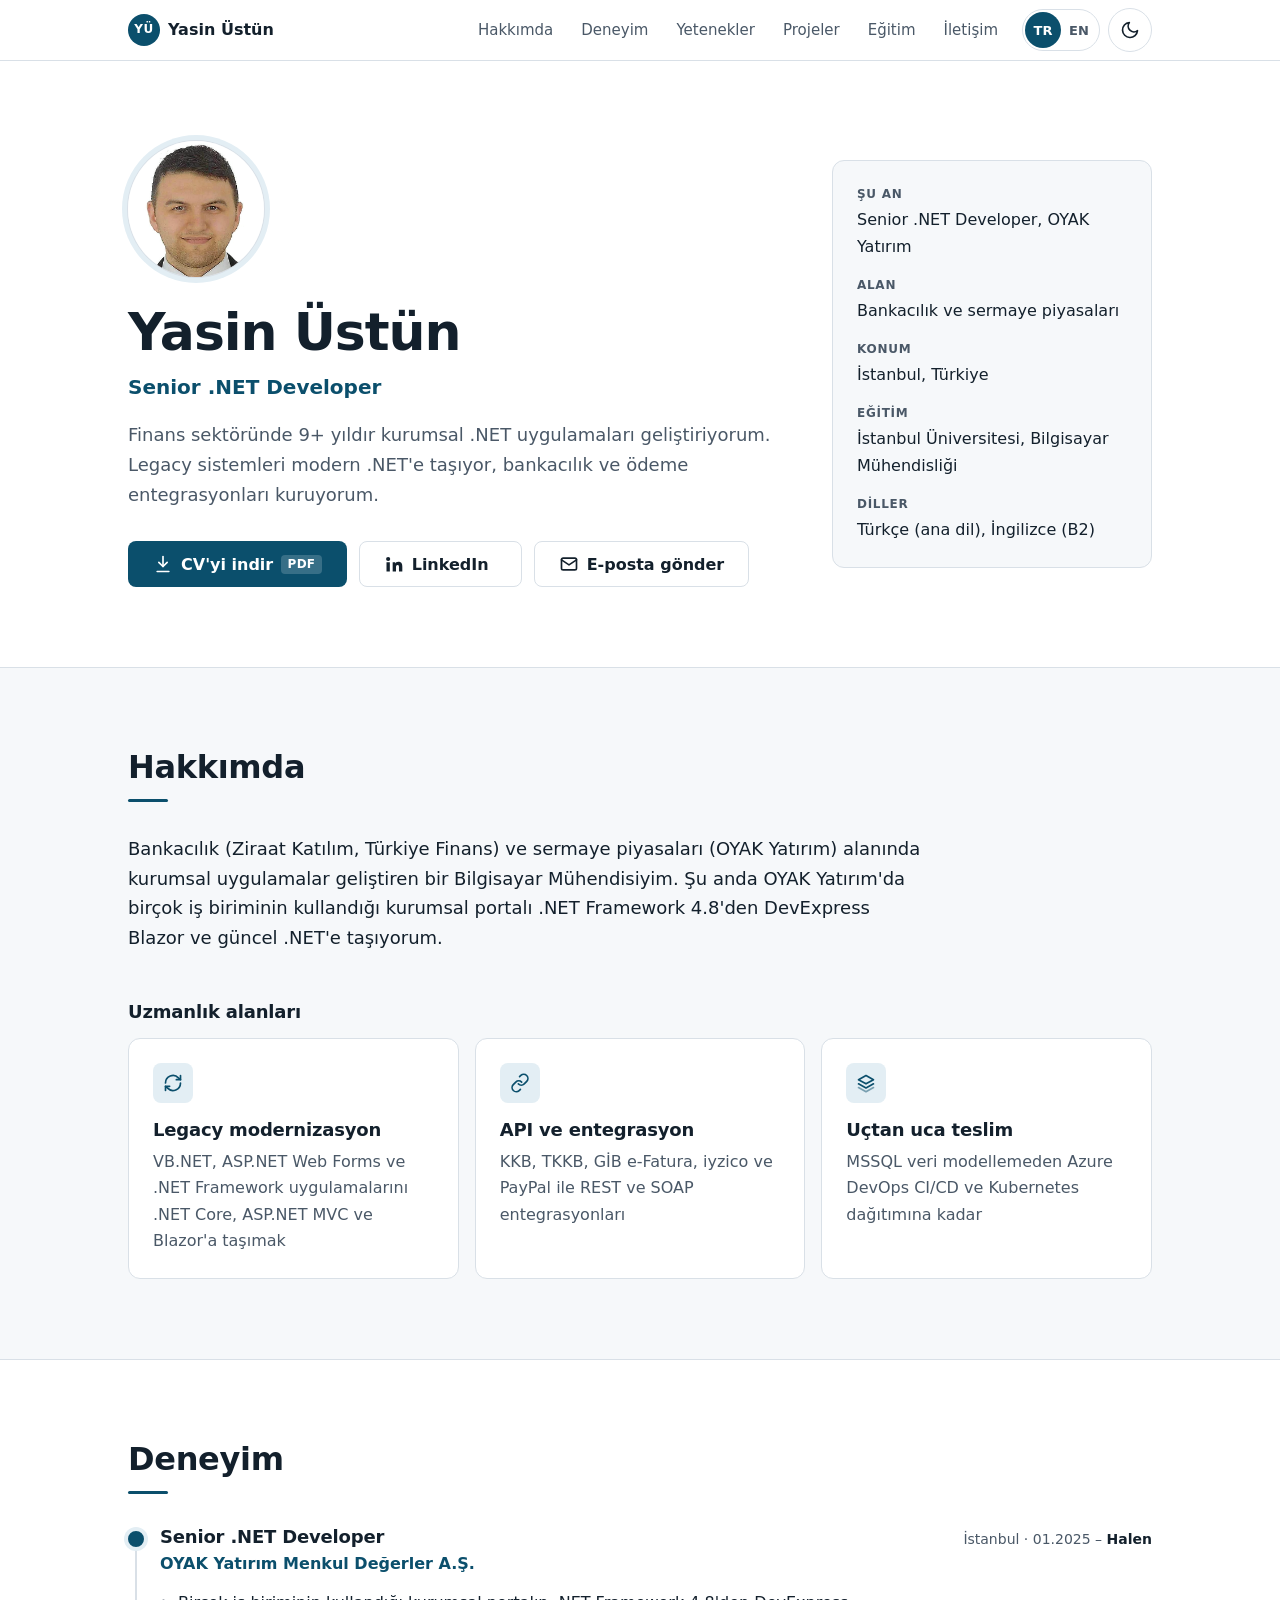
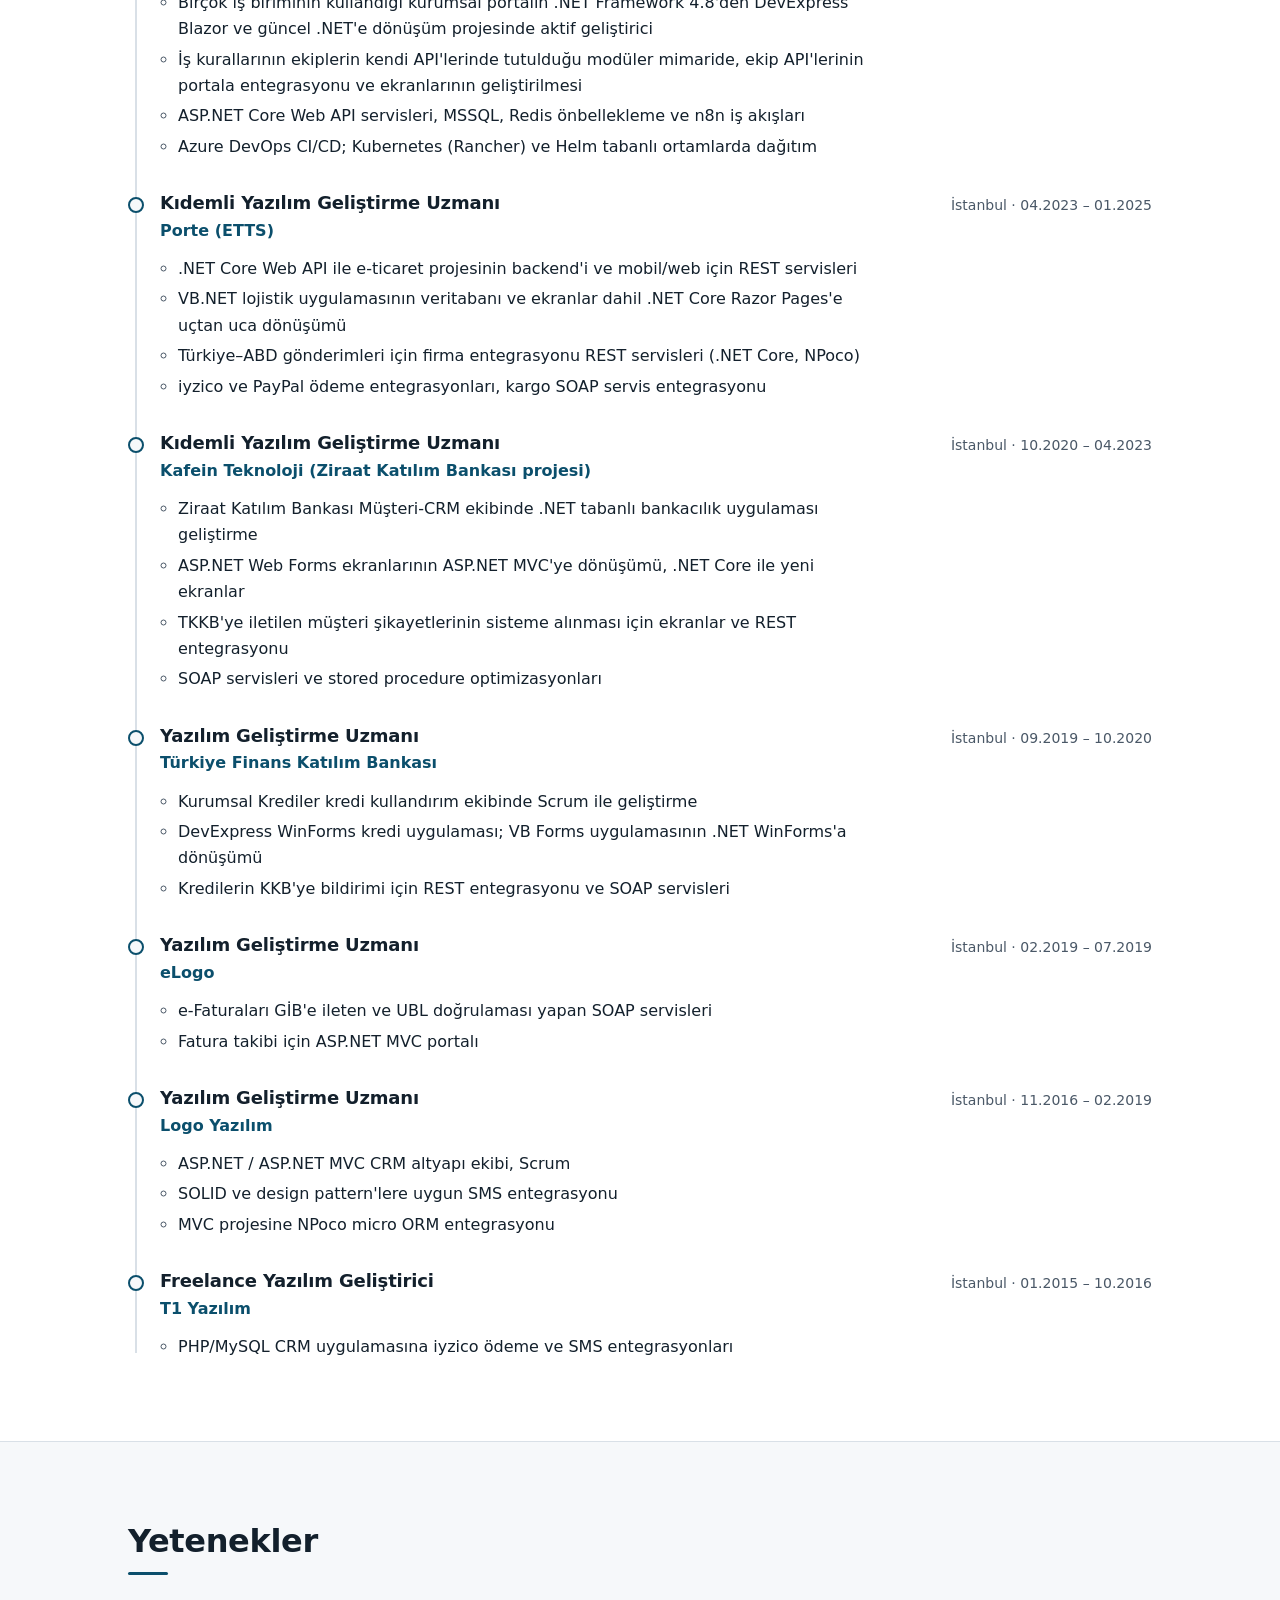
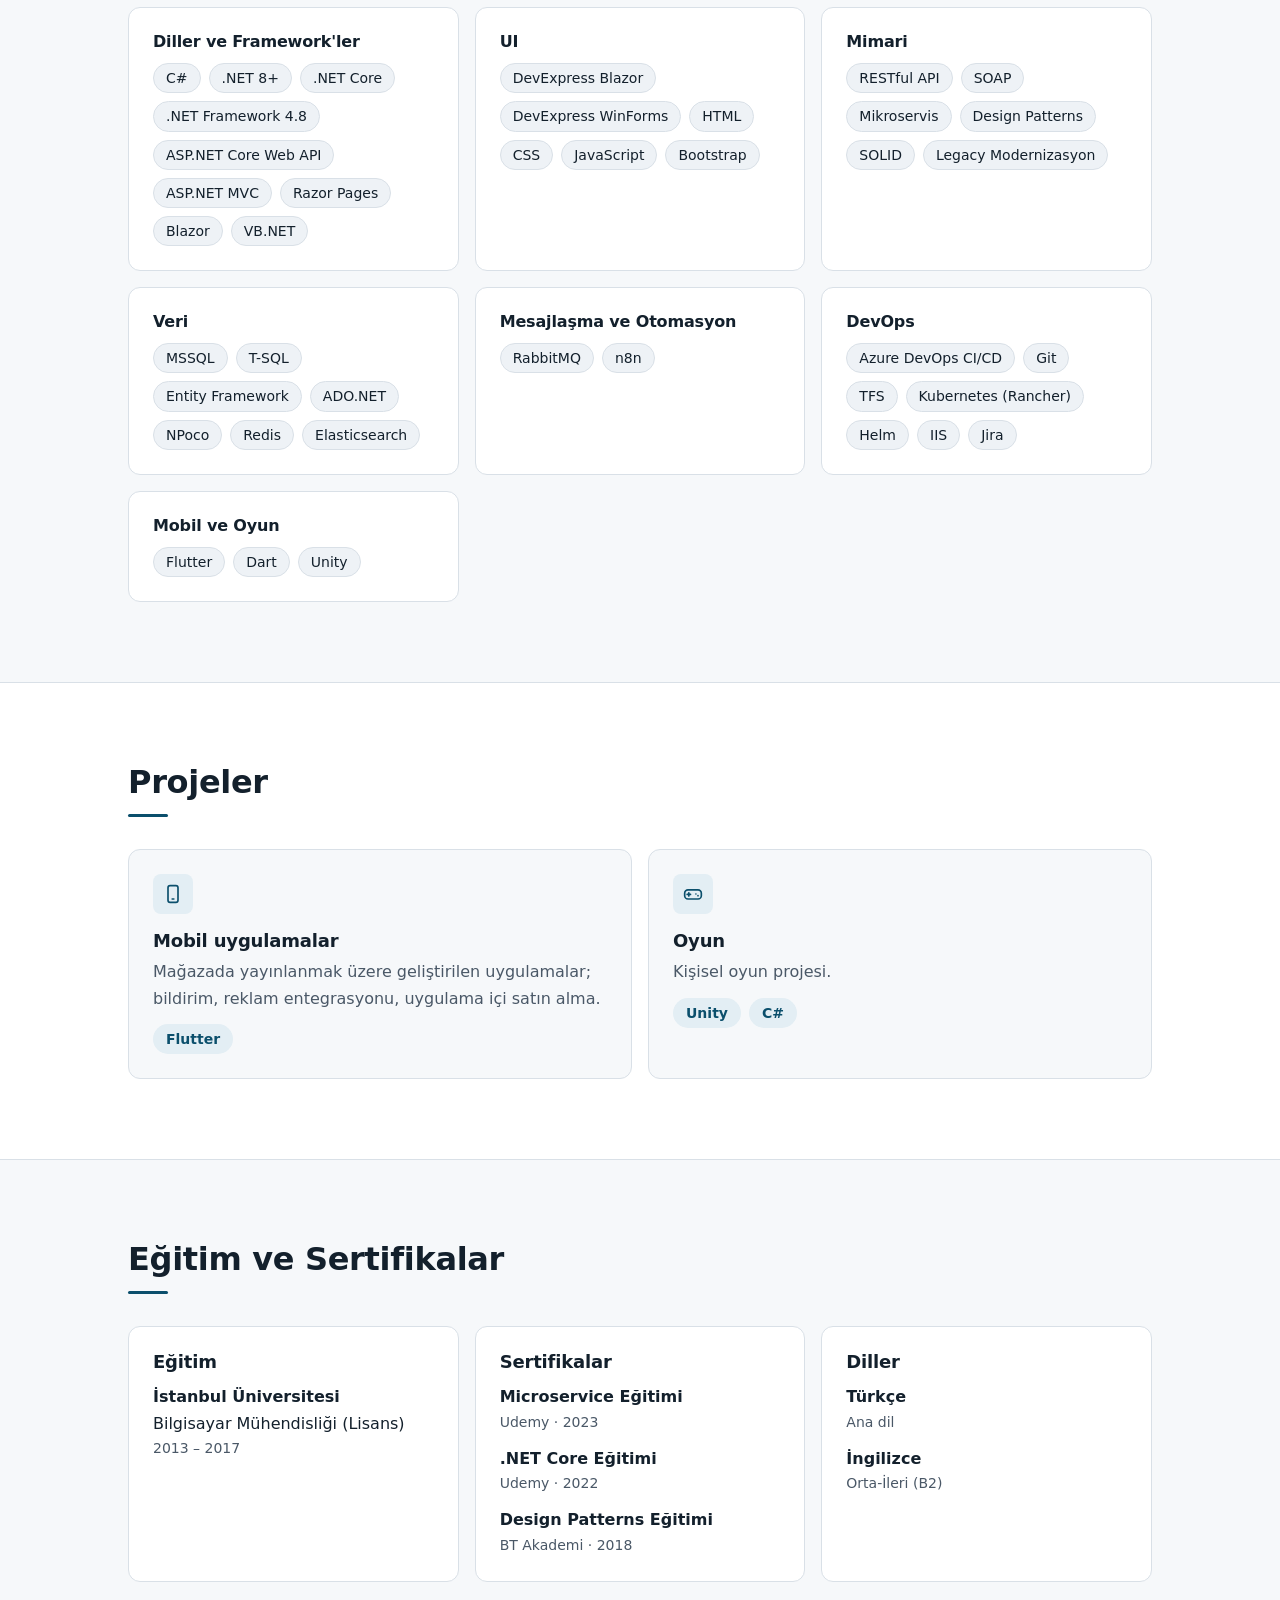
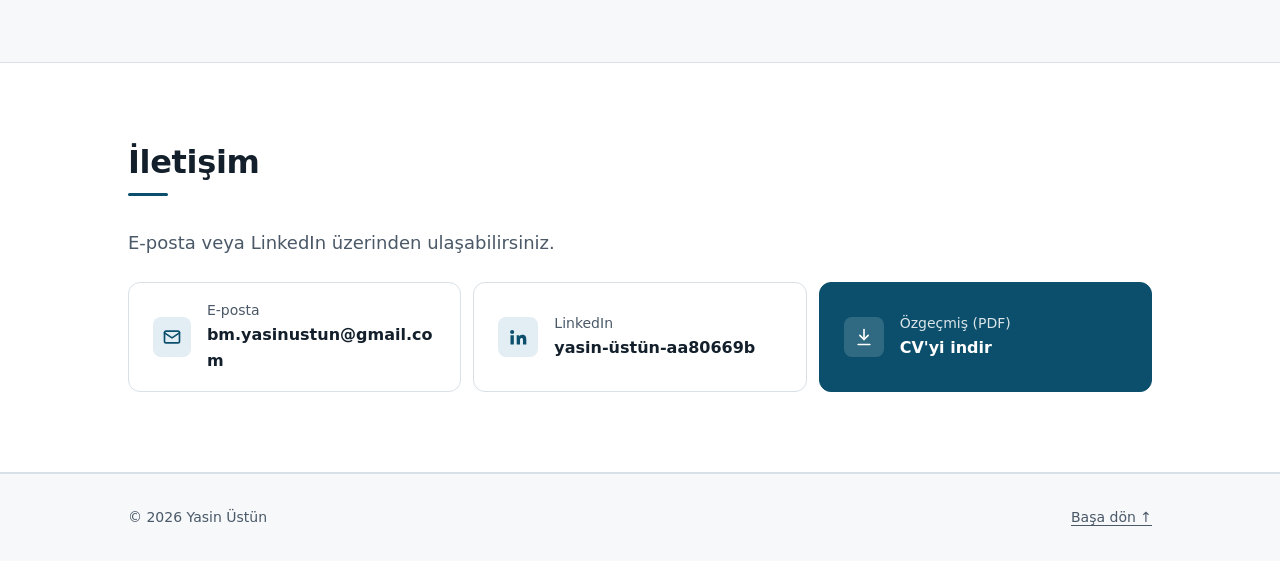
==== index.html @ 7d4d19da "Kişisel CV sitesi: TR/EN sayfalar, tema, SEO ve yayın paketi - index.html (TR) ve en/index.html (EN)" ====
<!DOCTYPE html>
<html lang="tr" class="no-js">
<head>
  <meta charset="utf-8">
  <meta name="viewport" content="width=device-width, initial-scale=1">
  <title>Yasin Üstün — Senior .NET Developer</title>
  <meta name="description" content="Finans sektöründe 9+ yıldır kurumsal .NET uygulamaları geliştiren Senior .NET Developer. Legacy modernizasyon, bankacılık ve ödeme entegrasyonları.">
  <meta name="author" content="Yasin Üstün">
  <link rel="canonical" href="https://yasinustun.ustunsoft.com/">
  <link rel="alternate" hreflang="tr" href="https://yasinustun.ustunsoft.com/">
  <link rel="alternate" hreflang="en" href="https://yasinustun.ustunsoft.com/en/">
  <link rel="alternate" hreflang="x-default" href="https://yasinustun.ustunsoft.com/">

  <meta name="theme-color" content="#ffffff" media="(prefers-color-scheme: light)">
  <meta name="theme-color" content="#13202d" media="(prefers-color-scheme: dark)">
  <link rel="icon" href="favicon.svg" type="image/svg+xml">
  <link rel="apple-touch-icon" href="apple-touch-icon.png">

  <meta property="og:type" content="profile">
  <meta property="og:site_name" content="Yasin Üstün">
  <meta property="og:locale" content="tr_TR">
  <meta property="og:locale:alternate" content="en_US">
  <meta property="og:url" content="https://yasinustun.ustunsoft.com/">
  <meta property="og:title" content="Yasin Üstün — Senior .NET Developer">
  <meta property="og:description" content="Finans sektöründe 9+ yıldır kurumsal .NET uygulamaları geliştiriyorum. Legacy sistemleri modern .NET'e taşıyor, bankacılık ve ödeme entegrasyonları kuruyorum.">
  <meta property="og:image" content="https://yasinustun.ustunsoft.com/assets/img/og-image.png">
  <meta property="og:image:width" content="1200">
  <meta property="og:image:height" content="630">
  <meta property="og:image:alt" content="Yasin Üstün — Senior .NET Developer">
  <meta property="profile:first_name" content="Yasin">
  <meta property="profile:last_name" content="Üstün">
  <meta name="twitter:card" content="summary_large_image">
  <meta name="twitter:title" content="Yasin Üstün — Senior .NET Developer">
  <meta name="twitter:description" content="Finans sektöründe 9+ yıldır kurumsal .NET uygulamaları geliştiriyorum. Legacy sistemleri modern .NET'e taşıyor, bankacılık ve ödeme entegrasyonları kuruyorum.">
  <meta name="twitter:image" content="https://yasinustun.ustunsoft.com/assets/img/og-image.png">
  <meta name="twitter:image:alt" content="Yasin Üstün — Senior .NET Developer">

  <script type="application/ld+json">
  {
    "@context": "https://schema.org",
    "@type": "Person",
    "name": "Yasin Üstün",
    "jobTitle": "Senior .NET Developer",
    "email": "mailto:bm.yasinustun@gmail.com",
    "url": "https://yasinustun.ustunsoft.com/",
    "image": "https://yasinustun.ustunsoft.com/assets/img/profile.jpg",
    "sameAs": ["https://www.linkedin.com/in/yasin-%C3%BCst%C3%BCn-aa80669b/"],
    "address": { "@type": "PostalAddress", "addressLocality": "İstanbul", "addressCountry": "TR" },
    "worksFor": { "@type": "Organization", "name": "OYAK Yatırım Menkul Değerler A.Ş." },
    "alumniOf": { "@type": "CollegeOrUniversity", "name": "İstanbul Üniversitesi" },
    "knowsLanguage": ["tr", "en"],
    "knowsAbout": ["C#", ".NET", "ASP.NET Core", "Blazor", "MSSQL", "Legacy modernizasyon", "REST", "SOAP", "Azure DevOps", "Kubernetes"]
  }
  </script>

  <script>(function(d){d.className=d.className.replace("no-js","js");try{var t=localStorage.getItem("theme");if(t==="light"||t==="dark")d.setAttribute("data-theme",t)}catch(e){}})(document.documentElement);</script>
  <link rel="stylesheet" href="css/style.css">
  <script src="js/main.js" defer></script>
</head>
<body>
  <a class="skip-link" href="#main">İçeriğe geç</a>

  <header class="site-header">
    <div class="container header-inner">
      <a class="brand" href="#top">
        <span class="brand-mark" aria-hidden="true">YÜ</span>
        <span class="brand-name">Yasin Üstün</span>
      </a>

      <nav class="site-nav" id="site-nav" aria-label="Ana menü">
        <ul>
          <li><a href="#hakkimda">Hakkımda</a></li>
          <li><a href="#deneyim">Deneyim</a></li>
          <li><a href="#yetenekler">Yetenekler</a></li>
          <li><a href="#projeler">Projeler</a></li>
          <li><a href="#egitim">Eğitim</a></li>
          <li><a href="#iletisim">İletişim</a></li>
        </ul>
      </nav>

      <div class="header-actions">
        <div class="lang-switch">
          <span class="is-current" title="Türkçe">TR</span>
          <a href="en/" hreflang="en" lang="en" aria-label="EN – English version" title="English">EN</a>
        </div>
        <button class="icon-btn theme-toggle" type="button" aria-label="Koyu temaya geç" data-label-dark="Koyu temaya geç" data-label-light="Açık temaya geç">
          <svg class="icon-moon" width="20" height="20" viewBox="0 0 24 24" fill="none" stroke="currentColor" stroke-width="2" stroke-linecap="round" stroke-linejoin="round" aria-hidden="true" focusable="false"><path d="M21 12.8A9 9 0 1 1 11.2 3a7 7 0 0 0 9.8 9.8Z"/></svg>
          <svg class="icon-sun" width="20" height="20" viewBox="0 0 24 24" fill="none" stroke="currentColor" stroke-width="2" stroke-linecap="round" stroke-linejoin="round" aria-hidden="true" focusable="false"><circle cx="12" cy="12" r="4"/><path d="M12 2v2M12 20v2M4.93 4.93l1.41 1.41M17.66 17.66l1.41 1.41M2 12h2M20 12h2M4.93 19.07l1.41-1.41M17.66 6.34l1.41-1.41"/></svg>
        </button>
        <button class="icon-btn menu-toggle" type="button" aria-expanded="false" aria-controls="site-nav" aria-label="Menüyü aç" data-label-open="Menüyü aç" data-label-close="Menüyü kapat">
          <svg width="20" height="20" viewBox="0 0 24 24" fill="none" stroke="currentColor" stroke-width="2" stroke-linecap="round" aria-hidden="true" focusable="false"><path d="M4 7h16M4 12h16M4 17h16"/></svg>
        </button>
      </div>
    </div>
  </header>

  <main id="main">
    <!-- 1. Hero -->
    <section class="hero" id="top" aria-labelledby="hero-title">
      <div class="container hero-grid">
        <div class="hero-text">
          <picture class="avatar">
            <source srcset="assets/img/profile.webp" type="image/webp">
            <img src="assets/img/profile.jpg" width="480" height="480" alt="Yasin Üstün'ün portre fotoğrafı" fetchpriority="high">
          </picture>
          <h1 id="hero-title">Yasin Üstün</h1>
          <p class="hero-role">Senior .NET Developer</p>
          <p class="hero-lead">Finans sektöründe 9+ yıldır kurumsal .NET uygulamaları geliştiriyorum. Legacy sistemleri modern .NET'e taşıyor, bankacılık ve ödeme entegrasyonları kuruyorum.</p>

          <div class="hero-actions">
            <a class="btn btn-primary" href="assets/cv/Yasin_Ustun_CV_TR.pdf" download="Yasin_Ustun_CV_TR.pdf">
              <svg width="20" height="20" viewBox="0 0 24 24" fill="none" stroke="currentColor" stroke-width="2" stroke-linecap="round" stroke-linejoin="round" aria-hidden="true" focusable="false"><path d="M12 3v12"/><path d="m7 10 5 5 5-5"/><path d="M5 21h14"/></svg>
              CV'yi indir <span class="btn-meta">PDF</span>
            </a>
            <a class="btn btn-secondary" href="https://www.linkedin.com/in/yasin-%C3%BCst%C3%BCn-aa80669b/" target="_blank" rel="noopener">
              <svg width="20" height="20" viewBox="0 0 24 24" fill="currentColor" aria-hidden="true" focusable="false"><path d="M4.98 3.5a2.5 2.5 0 1 1 0 5 2.5 2.5 0 0 1 0-5ZM3 9.75h4V21H3V9.75Zm6.5 0h3.83v1.54h.06c.53-1 1.84-2.06 3.79-2.06 4.05 0 4.8 2.67 4.8 6.13V21h-4v-4.98c0-1.19-.02-2.72-1.66-2.72-1.66 0-1.91 1.3-1.91 2.64V21h-4V9.75Z"/></svg>
              LinkedIn<span class="sr-only"> (yeni sekmede açılır)</span>
            </a>
            <a class="btn btn-secondary" href="mailto:bm.yasinustun@gmail.com">
              <svg width="20" height="20" viewBox="0 0 24 24" fill="none" stroke="currentColor" stroke-width="2" stroke-linecap="round" stroke-linejoin="round" aria-hidden="true" focusable="false"><rect x="3" y="5" width="18" height="14" rx="2"/><path d="m3 7 9 6 9-6"/></svg>
              E-posta gönder
            </a>
          </div>
        </div>

        <aside class="hero-card" aria-label="Kısa bilgiler">
          <dl class="facts">
            <div>
              <dt>Şu an</dt>
              <dd>Senior .NET Developer, OYAK Yatırım</dd>
            </div>
            <div>
              <dt>Alan</dt>
              <dd>Bankacılık ve sermaye piyasaları</dd>
            </div>
            <div>
              <dt>Konum</dt>
              <dd>İstanbul, Türkiye</dd>
            </div>
            <div>
              <dt>Eğitim</dt>
              <dd>İstanbul Üniversitesi, Bilgisayar Mühendisliği</dd>
            </div>
            <div>
              <dt>Diller</dt>
              <dd>Türkçe (ana dil), İngilizce (B2)</dd>
            </div>
          </dl>
        </aside>
      </div>
    </section>

    <!-- 2. Hakkımda -->
    <section class="section" id="hakkimda" aria-labelledby="hakkimda-baslik">
      <div class="container">
        <h2 class="section-title" id="hakkimda-baslik">Hakkımda</h2>
        <p class="prose">Bankacılık (Ziraat Katılım, Türkiye Finans) ve sermaye piyasaları (OYAK Yatırım) alanında kurumsal uygulamalar geliştiren bir Bilgisayar Mühendisiyim. Şu anda OYAK Yatırım'da birçok iş biriminin kullandığı kurumsal portalı .NET Framework 4.8'den DevExpress Blazor ve güncel .NET'e taşıyorum.</p>

        <h3 class="sub-title">Uzmanlık alanları</h3>
        <ul class="cards cards-3">
          <li class="card">
            <span class="card-icon" aria-hidden="true"><svg width="20" height="20" viewBox="0 0 24 24" fill="none" stroke="currentColor" stroke-width="2" stroke-linecap="round" stroke-linejoin="round" focusable="false"><path d="M3 12a9 9 0 0 1 15.5-6.2L21 8"/><path d="M21 3v5h-5"/><path d="M21 12a9 9 0 0 1-15.5 6.2L3 16"/><path d="M3 21v-5h5"/></svg></span>
            <h4>Legacy modernizasyon</h4>
            <p>VB.NET, ASP.NET Web Forms ve .NET Framework uygulamalarını .NET Core, ASP.NET MVC ve Blazor'a taşımak</p>
          </li>
          <li class="card">
            <span class="card-icon" aria-hidden="true"><svg width="20" height="20" viewBox="0 0 24 24" fill="none" stroke="currentColor" stroke-width="2" stroke-linecap="round" stroke-linejoin="round" focusable="false"><path d="M10 13a5 5 0 0 0 7.07 0l3-3a5 5 0 0 0-7.07-7.07l-1.5 1.5"/><path d="M14 11a5 5 0 0 0-7.07 0l-3 3a5 5 0 0 0 7.07 7.07l1.5-1.5"/></svg></span>
            <h4>API ve entegrasyon</h4>
            <p>KKB, TKKB, GİB e-Fatura, iyzico ve PayPal ile REST ve SOAP entegrasyonları</p>
          </li>
          <li class="card">
            <span class="card-icon" aria-hidden="true"><svg width="20" height="20" viewBox="0 0 24 24" fill="none" stroke="currentColor" stroke-width="2" stroke-linecap="round" stroke-linejoin="round" focusable="false"><path d="m12 3 9 5-9 5-9-5 9-5Z"/><path d="m3 13 9 5 9-5"/><path d="m3 17.5 9 5 9-5" opacity=".5"/></svg></span>
            <h4>Uçtan uca teslim</h4>
            <p>MSSQL veri modellemeden Azure DevOps CI/CD ve Kubernetes dağıtımına kadar</p>
          </li>
        </ul>
      </div>
    </section>

    <!-- 3. Deneyim -->
    <section class="section section--alt" id="deneyim" aria-labelledby="deneyim-baslik">
      <div class="container">
        <h2 class="section-title" id="deneyim-baslik">Deneyim</h2>
        <ol class="timeline">
          <li class="timeline-item is-current">
            <article>
              <div class="job-head">
                <h3 class="job-title">Senior .NET Developer</h3>
                <p class="job-company">OYAK Yatırım Menkul Değerler A.Ş.</p>
                <p class="job-meta">İstanbul · <time datetime="2025-01">01.2025</time> – <span class="job-now">Halen</span></p>
              </div>
              <ul class="job-points">
                <li>Birçok iş biriminin kullandığı kurumsal portalın .NET Framework 4.8'den DevExpress Blazor ve güncel .NET'e dönüşüm projesinde aktif geliştirici</li>
                <li>İş kurallarının ekiplerin kendi API'lerinde tutulduğu modüler mimaride, ekip API'lerinin portala entegrasyonu ve ekranlarının geliştirilmesi</li>
                <li>ASP.NET Core Web API servisleri, MSSQL, Redis önbellekleme ve n8n iş akışları</li>
                <li>Azure DevOps CI/CD; Kubernetes (Rancher) ve Helm tabanlı ortamlarda dağıtım</li>
              </ul>
            </article>
          </li>
          <li class="timeline-item">
            <article>
              <div class="job-head">
                <h3 class="job-title">Kıdemli Yazılım Geliştirme Uzmanı</h3>
                <p class="job-company">Porte (ETTS)</p>
                <p class="job-meta">İstanbul · <time datetime="2023-04">04.2023</time> – <time datetime="2025-01">01.2025</time></p>
              </div>
              <ul class="job-points">
                <li>.NET Core Web API ile e-ticaret projesinin backend'i ve mobil/web için REST servisleri</li>
                <li>VB.NET lojistik uygulamasının veritabanı ve ekranlar dahil .NET Core Razor Pages'e uçtan uca dönüşümü</li>
                <li>Türkiye–ABD gönderimleri için firma entegrasyonu REST servisleri (.NET Core, NPoco)</li>
                <li>iyzico ve PayPal ödeme entegrasyonları, kargo SOAP servis entegrasyonu</li>
              </ul>
            </article>
          </li>
          <li class="timeline-item">
            <article>
              <div class="job-head">
                <h3 class="job-title">Kıdemli Yazılım Geliştirme Uzmanı</h3>
                <p class="job-company">Kafein Teknoloji (Ziraat Katılım Bankası projesi)</p>
                <p class="job-meta">İstanbul · <time datetime="2020-10">10.2020</time> – <time datetime="2023-04">04.2023</time></p>
              </div>
              <ul class="job-points">
                <li>Ziraat Katılım Bankası Müşteri-CRM ekibinde .NET tabanlı bankacılık uygulaması geliştirme</li>
                <li>ASP.NET Web Forms ekranlarının ASP.NET MVC'ye dönüşümü, .NET Core ile yeni ekranlar</li>
                <li>TKKB'ye iletilen müşteri şikayetlerinin sisteme alınması için ekranlar ve REST entegrasyonu</li>
                <li>SOAP servisleri ve stored procedure optimizasyonları</li>
              </ul>
            </article>
          </li>
          <li class="timeline-item">
            <article>
              <div class="job-head">
                <h3 class="job-title">Yazılım Geliştirme Uzmanı</h3>
                <p class="job-company">Türkiye Finans Katılım Bankası</p>
                <p class="job-meta">İstanbul · <time datetime="2019-09">09.2019</time> – <time datetime="2020-10">10.2020</time></p>
              </div>
              <ul class="job-points">
                <li>Kurumsal Krediler kredi kullandırım ekibinde Scrum ile geliştirme</li>
                <li>DevExpress WinForms kredi uygulaması; VB Forms uygulamasının .NET WinForms'a dönüşümü</li>
                <li>Kredilerin KKB'ye bildirimi için REST entegrasyonu ve SOAP servisleri</li>
              </ul>
            </article>
          </li>
          <li class="timeline-item">
            <article>
              <div class="job-head">
                <h3 class="job-title">Yazılım Geliştirme Uzmanı</h3>
                <p class="job-company">eLogo</p>
                <p class="job-meta">İstanbul · <time datetime="2019-02">02.2019</time> – <time datetime="2019-07">07.2019</time></p>
              </div>
              <ul class="job-points">
                <li>e-Faturaları GİB'e ileten ve UBL doğrulaması yapan SOAP servisleri</li>
                <li>Fatura takibi için ASP.NET MVC portalı</li>
              </ul>
            </article>
          </li>
          <li class="timeline-item">
            <article>
              <div class="job-head">
                <h3 class="job-title">Yazılım Geliştirme Uzmanı</h3>
                <p class="job-company">Logo Yazılım</p>
                <p class="job-meta">İstanbul · <time datetime="2016-11">11.2016</time> – <time datetime="2019-02">02.2019</time></p>
              </div>
              <ul class="job-points">
                <li>ASP.NET / ASP.NET MVC CRM altyapı ekibi, Scrum</li>
                <li>SOLID ve design pattern'lere uygun SMS entegrasyonu</li>
                <li>MVC projesine NPoco micro ORM entegrasyonu</li>
              </ul>
            </article>
          </li>
          <li class="timeline-item">
            <article>
              <div class="job-head">
                <h3 class="job-title">Freelance Yazılım Geliştirici</h3>
                <p class="job-company">T1 Yazılım</p>
                <p class="job-meta">İstanbul · <time datetime="2015-01">01.2015</time> – <time datetime="2016-10">10.2016</time></p>
              </div>
              <ul class="job-points">
                <li>PHP/MySQL CRM uygulamasına iyzico ödeme ve SMS entegrasyonları</li>
              </ul>
            </article>
          </li>
        </ol>
      </div>
    </section>

    <!-- 4. Yetenekler -->
    <section class="section" id="yetenekler" aria-labelledby="yetenekler-baslik">
      <div class="container">
        <h2 class="section-title" id="yetenekler-baslik">Yetenekler</h2>
        <div class="skills-grid">
          <div class="card skill-group">
            <h3>Diller ve Framework'ler</h3>
            <ul class="chips">
              <li>C#</li><li>.NET 8+</li><li>.NET Core</li><li>.NET Framework 4.8</li><li>ASP.NET Core Web API</li><li>ASP.NET MVC</li><li>Razor Pages</li><li>Blazor</li><li>VB.NET</li>
            </ul>
          </div>
          <div class="card skill-group">
            <h3>UI</h3>
            <ul class="chips">
              <li>DevExpress Blazor</li><li>DevExpress WinForms</li><li>HTML</li><li>CSS</li><li>JavaScript</li><li>Bootstrap</li>
            </ul>
          </div>
          <div class="card skill-group">
            <h3>Mimari</h3>
            <ul class="chips">
              <li>RESTful API</li><li>SOAP</li><li>Mikroservis</li><li>Design Patterns</li><li>SOLID</li><li>Legacy Modernizasyon</li>
            </ul>
          </div>
          <div class="card skill-group">
            <h3>Veri</h3>
            <ul class="chips">
              <li>MSSQL</li><li>T-SQL</li><li>Entity Framework</li><li>ADO.NET</li><li>NPoco</li><li>Redis</li><li>Elasticsearch</li>
            </ul>
          </div>
          <div class="card skill-group">
            <h3>Mesajlaşma ve Otomasyon</h3>
            <ul class="chips">
              <li>RabbitMQ</li><li>n8n</li>
            </ul>
          </div>
          <div class="card skill-group">
            <h3>DevOps</h3>
            <ul class="chips">
              <li>Azure DevOps CI/CD</li><li>Git</li><li>TFS</li><li>Kubernetes (Rancher)</li><li>Helm</li><li>IIS</li><li>Jira</li>
            </ul>
          </div>
          <div class="card skill-group">
            <h3>Mobil ve Oyun</h3>
            <ul class="chips">
              <li>Flutter</li><li>Dart</li><li>Unity</li>
            </ul>
          </div>
        </div>
      </div>
    </section>

    <!-- 5. Projeler -->
    <section class="section section--alt" id="projeler" aria-labelledby="projeler-baslik">
      <div class="container">
        <h2 class="section-title" id="projeler-baslik">Projeler</h2>
        <ul class="cards cards-2">
          <li class="card">
            <span class="card-icon" aria-hidden="true"><svg width="20" height="20" viewBox="0 0 24 24" fill="none" stroke="currentColor" stroke-width="2" stroke-linecap="round" stroke-linejoin="round" focusable="false"><rect x="6" y="2" width="12" height="20" rx="2.5"/><path d="M11 18h2"/></svg></span>
            <h3>Mobil uygulamalar</h3>
            <p>Mağazada yayınlanmak üzere geliştirilen uygulamalar; bildirim, reklam entegrasyonu, uygulama içi satın alma.</p>
            <ul class="chips chips-accent"><li>Flutter</li></ul>
          </li>
          <li class="card">
            <span class="card-icon" aria-hidden="true"><svg width="20" height="20" viewBox="0 0 24 24" fill="none" stroke="currentColor" stroke-width="2" stroke-linecap="round" stroke-linejoin="round" focusable="false"><rect x="2" y="7" width="20" height="11" rx="4"/><path d="M7 10.5v4M5 12.5h4"/><path d="M15.5 12h.01M18 14h.01"/></svg></span>
            <h3>Oyun</h3>
            <p>Kişisel oyun projesi.</p>
            <ul class="chips chips-accent"><li>Unity</li><li>C#</li></ul>
          </li>
        </ul>
      </div>
    </section>

    <!-- 6. Eğitim ve Sertifikalar -->
    <section class="section" id="egitim" aria-labelledby="egitim-baslik">
      <div class="container">
        <h2 class="section-title" id="egitim-baslik">Eğitim ve Sertifikalar</h2>
        <div class="cards cards-3">
          <div class="card">
            <h3>Eğitim</h3>
            <ul class="edu-list">
              <li><strong>İstanbul Üniversitesi</strong>Bilgisayar Mühendisliği (Lisans)<span>2013 – 2017</span></li>
            </ul>
          </div>
          <div class="card">
            <h3>Sertifikalar</h3>
            <ul class="edu-list">
              <li><strong>Microservice Eğitimi</strong><span>Udemy · 2023</span></li>
              <li><strong>.NET Core Eğitimi</strong><span>Udemy · 2022</span></li>
              <li><strong>Design Patterns Eğitimi</strong><span>BT Akademi · 2018</span></li>
            </ul>
          </div>
          <div class="card">
            <h3>Diller</h3>
            <ul class="edu-list">
              <li><strong>Türkçe</strong><span>Ana dil</span></li>
              <li><strong>İngilizce</strong><span>Orta-İleri (B2)</span></li>
            </ul>
          </div>
        </div>
      </div>
    </section>

    <!-- 7. İletişim -->
    <section class="section section--alt" id="iletisim" aria-labelledby="iletisim-baslik">
      <div class="container">
        <h2 class="section-title" id="iletisim-baslik">İletişim</h2>
        <p class="contact-lead">E-posta veya LinkedIn üzerinden ulaşabilirsiniz.</p>
        <ul class="contact-list">
          <li>
            <a class="contact-link" href="mailto:bm.yasinustun@gmail.com">
              <span class="card-icon" aria-hidden="true"><svg width="20" height="20" viewBox="0 0 24 24" fill="none" stroke="currentColor" stroke-width="2" stroke-linecap="round" stroke-linejoin="round" focusable="false"><rect x="3" y="5" width="18" height="14" rx="2"/><path d="m3 7 9 6 9-6"/></svg></span>
              <span class="contact-text"><span class="contact-label">E-posta</span><span class="contact-value">bm.yasinustun@gmail.com</span></span>
            </a>
          </li>
          <li>
            <a class="contact-link" href="https://www.linkedin.com/in/yasin-%C3%BCst%C3%BCn-aa80669b/" target="_blank" rel="noopener">
              <span class="card-icon" aria-hidden="true"><svg width="20" height="20" viewBox="0 0 24 24" fill="currentColor" focusable="false"><path d="M4.98 3.5a2.5 2.5 0 1 1 0 5 2.5 2.5 0 0 1 0-5ZM3 9.75h4V21H3V9.75Zm6.5 0h3.83v1.54h.06c.53-1 1.84-2.06 3.79-2.06 4.05 0 4.8 2.67 4.8 6.13V21h-4v-4.98c0-1.19-.02-2.72-1.66-2.72-1.66 0-1.91 1.3-1.91 2.64V21h-4V9.75Z"/></svg></span>
              <span class="contact-text"><span class="contact-label">LinkedIn</span><span class="contact-value">yasin-üstün-aa80669b</span></span>
              <span class="sr-only"> (yeni sekmede açılır)</span>
            </a>
          </li>
          <li>
            <a class="contact-link contact-link--primary" href="assets/cv/Yasin_Ustun_CV_TR.pdf" download="Yasin_Ustun_CV_TR.pdf">
              <span class="card-icon" aria-hidden="true"><svg width="20" height="20" viewBox="0 0 24 24" fill="none" stroke="currentColor" stroke-width="2" stroke-linecap="round" stroke-linejoin="round" focusable="false"><path d="M12 3v12"/><path d="m7 10 5 5 5-5"/><path d="M5 21h14"/></svg></span>
              <span class="contact-text"><span class="contact-label">Özgeçmiş (PDF)</span><span class="contact-value">CV'yi indir</span></span>
            </a>
          </li>
        </ul>
      </div>
    </section>
  </main>

  <footer class="site-footer">
    <div class="container footer-inner">
      <p>© <span data-year>2026</span> Yasin Üstün</p>
      <p><a href="#top">Başa dön ↑</a></p>
    </div>
  </footer>
</body>
</html>
---- css/style.css ----
/* ==========================================================================
   yasinustun.ustunsoft.com — tek stil dosyası
   Bölümler: 1) Token'lar  2) Temel  3) Yardımcılar  4) Header  5) Butonlar
             6) Hero  7) Bölümler  8) Kartlar  9) Timeline  10) Chip'ler
             11) Eğitim  12) İletişim  13) Footer  14) Hareket  15) Yazdırma
   ========================================================================== */

/* 1) Token'lar ------------------------------------------------------------ */
:root {
  color-scheme: light;

  /* Renkler — açık tema */
  --bg: #f6f8fa;
  --surface: #ffffff;
  --surface-2: #eef2f6;
  --text: #13202c;
  --text-muted: #4a5867;
  --border: #d9e0e7;
  --accent: #0b4f6c;
  --accent-hover: #083b51;
  --accent-soft: #e3eef4;
  --on-accent: #ffffff;
  --focus: #0b6e99;
  --shadow: 0 1px 2px rgb(16 32 48 / 6%), 0 4px 16px rgb(16 32 48 / 6%);

  /* Tipografi */
  --font-sans: system-ui, -apple-system, "Segoe UI", Roboto, "Helvetica Neue",
    "Noto Sans", Arial, sans-serif;
  --fs-sm: 0.875rem;
  --fs-base: 1rem;
  --fs-md: 1.125rem;
  --fs-lg: 1.25rem;
  --fs-xl: clamp(1.5rem, 1.2rem + 1.2vw, 2rem);
  --fs-hero: clamp(2.125rem, 1.6rem + 2.6vw, 3.25rem);
  --lh-tight: 1.2;
  --lh-base: 1.65;

  /* Boşluklar */
  --space-1: 0.25rem;
  --space-2: 0.5rem;
  --space-3: 0.75rem;
  --space-4: 1rem;
  --space-5: 1.5rem;
  --space-6: 2rem;
  --space-7: 3rem;
  --space-8: clamp(3rem, 2rem + 4vw, 5rem);

  /* Yerleşim */
  --container: 68rem;
  --measure: 70ch;
  --radius: 0.75rem;
  --radius-sm: 0.5rem;
  --header-h: 3.75rem;
  --transition: 150ms ease;
}

/* Koyu tema token'ları: sistem tercihi (kullanıcı açık seçmediyse) */
@media (prefers-color-scheme: dark) {
  :root:not([data-theme="light"]) {
    color-scheme: dark;
    --bg: #0d1620;
    --surface: #13202d;
    --surface-2: #1a2a3a;
    --text: #e6edf3;
    --text-muted: #a5b3c1;
    --border: #273a4d;
    --accent: #6cbde0;
    --accent-hover: #93d0ea;
    --accent-soft: #163447;
    --on-accent: #08131c;
    --focus: #8fd3f0;
    --shadow: 0 1px 2px rgb(0 0 0 / 30%), 0 4px 16px rgb(0 0 0 / 25%);
  }
}

/* Koyu tema token'ları: kullanıcı seçimi */
:root[data-theme="dark"] {
  color-scheme: dark;
  --bg: #0d1620;
  --surface: #13202d;
  --surface-2: #1a2a3a;
  --text: #e6edf3;
  --text-muted: #a5b3c1;
  --border: #273a4d;
  --accent: #6cbde0;
  --accent-hover: #93d0ea;
  --accent-soft: #163447;
  --on-accent: #08131c;
  --focus: #8fd3f0;
  --shadow: 0 1px 2px rgb(0 0 0 / 30%), 0 4px 16px rgb(0 0 0 / 25%);
}

/* 2) Temel ---------------------------------------------------------------- */
*,
*::before,
*::after {
  box-sizing: border-box;
}

html {
  -webkit-text-size-adjust: 100%;
  text-size-adjust: 100%;
}

body {
  margin: 0;
  background: var(--bg);
  color: var(--text);
  font-family: var(--font-sans);
  font-size: var(--fs-base);
  line-height: var(--lh-base);
  -webkit-font-smoothing: antialiased;
}

h1,
h2,
h3,
h4 {
  margin: 0;
  line-height: var(--lh-tight);
  font-weight: 700;
  letter-spacing: -0.01em;
}

p,
ul,
ol,
dl,
dd {
  margin: 0;
}

a {
  color: var(--accent);
  text-underline-offset: 0.18em;
  text-decoration-thickness: 1px;
}

a:hover {
  color: var(--accent-hover);
}

:focus-visible {
  outline: 3px solid var(--focus);
  outline-offset: 2px;
  border-radius: 4px;
}

[hidden] {
  display: none !important;
}

svg {
  flex-shrink: 0;
}

/* 3) Yardımcılar ---------------------------------------------------------- */
.container {
  width: 100%;
  max-width: var(--container);
  margin-inline: auto;
  padding-inline: clamp(1.25rem, 0.8rem + 2vw, 2rem);
}

.sr-only {
  position: absolute;
  width: 1px;
  height: 1px;
  padding: 0;
  margin: -1px;
  overflow: hidden;
  clip: rect(0 0 0 0);
  white-space: nowrap;
  border: 0;
}

.muted {
  color: var(--text-muted);
}

.skip-link {
  position: absolute;
  left: var(--space-4);
  top: -100px;
  z-index: 100;
  padding: var(--space-2) var(--space-4);
  background: var(--accent);
  color: var(--on-accent);
  border-radius: var(--radius-sm);
  font-weight: 600;
  text-decoration: none;
}

.skip-link:focus {
  top: var(--space-3);
  color: var(--on-accent);
}

/* 4) Header --------------------------------------------------------------- */
.site-header {
  position: sticky;
  top: 0;
  z-index: 50;
  background: color-mix(in srgb, var(--surface) 92%, transparent);
  border-bottom: 1px solid var(--border);
  -webkit-backdrop-filter: saturate(160%) blur(8px);
  backdrop-filter: saturate(160%) blur(8px);
}

.header-inner {
  display: flex;
  align-items: center;
  gap: var(--space-3);
  min-height: var(--header-h);
}

.brand {
  display: inline-flex;
  align-items: center;
  gap: var(--space-2);
  margin-right: auto;
  color: var(--text);
  font-weight: 700;
  text-decoration: none;
  white-space: nowrap;
}

.brand:hover {
  color: var(--text);
}

.brand-mark {
  display: inline-grid;
  place-items: center;
  width: 2rem;
  height: 2rem;
  border-radius: 50%;
  background: var(--accent);
  color: var(--on-accent);
  font-size: 0.75rem;
  letter-spacing: 0.04em;
}

.site-nav ul {
  display: flex;
  gap: var(--space-1);
  list-style: none;
  padding: 0;
}

.site-nav a {
  display: block;
  padding: var(--space-2) var(--space-3);
  border-radius: var(--radius-sm);
  color: var(--text-muted);
  font-size: 0.9375rem;
  font-weight: 500;
  text-decoration: none;
  white-space: nowrap;
  transition: color var(--transition), background-color var(--transition);
}

.site-nav a:hover {
  color: var(--text);
  background: var(--surface-2);
}

.header-actions {
  display: flex;
  align-items: center;
  gap: var(--space-2);
}

.lang-switch {
  display: inline-flex;
  padding: 2px;
  border: 1px solid var(--border);
  border-radius: 999px;
  font-size: 0.8125rem;
  font-weight: 600;
  line-height: 1;
}

.lang-switch > * {
  display: inline-grid;
  place-items: center;
  min-width: 2.25rem;
  min-height: 2.25rem;
  padding: 0 var(--space-2);
  border-radius: 999px;
  text-decoration: none;
}

.lang-switch .is-current {
  background: var(--accent);
  color: var(--on-accent);
}

.lang-switch a {
  color: var(--text-muted);
  transition: color var(--transition), background-color var(--transition);
}

.lang-switch a:hover {
  color: var(--text);
  background: var(--surface-2);
}

.icon-btn {
  display: inline-grid;
  place-items: center;
  width: 2.75rem;
  height: 2.75rem;
  padding: 0;
  border: 1px solid var(--border);
  border-radius: 50%;
  background: transparent;
  color: var(--text);
  cursor: pointer;
  transition: background-color var(--transition), border-color var(--transition);
}

.icon-btn:hover {
  background: var(--surface-2);
}

/* JS yoksa çalışmayacak düğmeleri gizle */
.no-js .theme-toggle,
.menu-toggle {
  display: none;
}

/* Tema simgesi: açık temada ay (koyuya geç), koyu temada güneş (açığa geç) */
.theme-toggle .icon-sun {
  display: none;
}

:root[data-theme="dark"] .theme-toggle .icon-sun {
  display: block;
}

:root[data-theme="dark"] .theme-toggle .icon-moon {
  display: none;
}

@media (prefers-color-scheme: dark) {
  :root:not([data-theme="light"]) .theme-toggle .icon-sun {
    display: block;
  }

  :root:not([data-theme="light"]) .theme-toggle .icon-moon {
    display: none;
  }
}

/* Mobil menü */
@media (max-width: 53.9375em) {
  .header-inner {
    flex-wrap: wrap;
  }

  /* JS açık: açılır panel */
  .js .menu-toggle {
    display: inline-grid;
  }

  .js .site-nav {
    display: none;
    position: absolute;
    top: 100%;
    left: 0;
    right: 0;
    background: var(--surface);
    border-bottom: 1px solid var(--border);
    box-shadow: var(--shadow);
  }

  .js .site-nav.is-open {
    display: block;
  }

  .js .site-nav ul {
    flex-direction: column;
    gap: 0;
    max-width: var(--container);
    margin-inline: auto;
    padding: var(--space-2) clamp(0.5rem, 2vw, 1rem) var(--space-3);
  }

  .js .site-nav a {
    padding: var(--space-3) var(--space-4);
    font-size: var(--fs-base);
  }

  /* JS kapalı: yatay kaydırılabilir şerit */
  .no-js .site-nav {
    order: 3;
    width: 100%;
    overflow-x: auto;
    margin-inline: calc(var(--space-3) * -1);
    padding-bottom: var(--space-2);
  }
}

@media (max-width: 22.5em) {
  .brand-mark {
    display: none;
  }
}

/* 5) Butonlar ------------------------------------------------------------- */
.btn {
  display: inline-flex;
  align-items: center;
  justify-content: center;
  gap: var(--space-2);
  min-height: 2.875rem;
  padding: var(--space-2) var(--space-5);
  border: 1px solid transparent;
  border-radius: var(--radius-sm);
  font-size: var(--fs-base);
  font-weight: 600;
  line-height: 1.2;
  text-decoration: none;
  transition: background-color var(--transition), border-color var(--transition),
    color var(--transition);
}

.btn-primary {
  background: var(--accent);
  color: var(--on-accent);
}

.btn-primary:hover {
  background: var(--accent-hover);
  color: var(--on-accent);
}

.btn-secondary {
  background: var(--surface);
  border-color: var(--border);
  color: var(--text);
}

.btn-secondary:hover {
  border-color: var(--accent);
  color: var(--accent);
}

.btn-meta {
  padding: 0.125rem 0.4rem;
  border-radius: 0.25rem;
  background: rgb(255 255 255 / 18%);
  font-size: 0.75rem;
  font-weight: 600;
  letter-spacing: 0.02em;
}

:root[data-theme="dark"] .btn-meta {
  background: rgb(0 0 0 / 15%);
}

@media (prefers-color-scheme: dark) {
  :root:not([data-theme="light"]) .btn-meta {
    background: rgb(0 0 0 / 15%);
  }
}

/* 6) Hero ----------------------------------------------------------------- */
.hero {
  padding-block: var(--space-8);
  background: var(--surface);
  border-bottom: 1px solid var(--border);
}

.hero-grid {
  display: grid;
  gap: var(--space-6);
  align-items: center;
}

/* Profil fotoğrafı (assets/img/profile.*). Fotoğraf kaldırılırsa
   <div class="avatar avatar--initials" aria-hidden="true">YÜ</div> kullan. */
.avatar {
  display: block;
  width: 7.5rem;
  height: 7.5rem;
  margin-bottom: var(--space-5);
  overflow: hidden;
  border-radius: 50%;
  background: var(--surface-2);
  box-shadow: 0 0 0 1px var(--border), 0 0 0 6px var(--accent-soft);
}

.avatar img {
  display: block;
  width: 100%;
  height: 100%;
  object-fit: cover;
}

.avatar--initials {
  display: grid;
  place-items: center;
  background: var(--accent);
  color: var(--on-accent);
  font-size: 2.25rem;
  font-weight: 700;
  letter-spacing: 0.04em;
}

@media (min-width: 54em) {
  .avatar {
    width: 8.5rem;
    height: 8.5rem;
  }
}

.hero h1 {
  font-size: var(--fs-hero);
  letter-spacing: -0.02em;
}

.hero-role {
  margin-top: var(--space-2);
  color: var(--accent);
  font-size: var(--fs-lg);
  font-weight: 600;
}

.hero-lead {
  max-width: 60ch;
  margin-top: var(--space-4);
  color: var(--text-muted);
  font-size: var(--fs-md);
}

.hero-actions {
  display: flex;
  flex-wrap: wrap;
  gap: var(--space-3);
  margin-top: var(--space-6);
}

.hero-card {
  padding: var(--space-5);
  border: 1px solid var(--border);
  border-radius: var(--radius);
  background: var(--bg);
}

.facts {
  display: grid;
  gap: var(--space-4);
}

.facts dt {
  color: var(--text-muted);
  font-size: 0.75rem;
  font-weight: 600;
  letter-spacing: 0.06em;
  text-transform: uppercase;
}

.facts dd {
  margin-top: 0.125rem;
  font-weight: 500;
}

@media (max-width: 29.9375em) {
  .hero-actions .btn {
    flex: 1 1 100%;
  }
}

@media (min-width: 54em) {
  .hero-grid {
    grid-template-columns: minmax(0, 1fr) 20rem;
    gap: var(--space-7);
  }
}

/* 7) Bölümler ------------------------------------------------------------- */
.section {
  padding-block: var(--space-8);
  scroll-margin-top: var(--header-h);
}

.section--alt {
  background: var(--surface);
  border-block: 1px solid var(--border);
}

.section-title {
  margin-bottom: var(--space-6);
  font-size: var(--fs-xl);
}

.section-title::after {
  content: "";
  display: block;
  width: 2.5rem;
  height: 3px;
  margin-top: var(--space-3);
  border-radius: 2px;
  background: var(--accent);
}

.sub-title {
  margin: var(--space-7) 0 var(--space-4);
  font-size: var(--fs-md);
}

.prose {
  max-width: var(--measure);
  font-size: var(--fs-md);
}

/* 8) Kartlar -------------------------------------------------------------- */
.cards {
  display: grid;
  gap: var(--space-4);
  list-style: none;
  padding: 0;
}

.card {
  padding: var(--space-5);
  border: 1px solid var(--border);
  border-radius: var(--radius);
  background: var(--surface);
}

.section--alt .card {
  background: var(--bg);
}

.card h3,
.card h4 {
  font-size: var(--fs-md);
}

.card p {
  margin-top: var(--space-2);
  color: var(--text-muted);
}

.card-icon {
  display: inline-grid;
  place-items: center;
  width: 2.5rem;
  height: 2.5rem;
  margin-bottom: var(--space-4);
  border-radius: var(--radius-sm);
  background: var(--accent-soft);
  color: var(--accent);
}

@media (min-width: 40em) {
  .cards-2 {
    grid-template-columns: repeat(2, minmax(0, 1fr));
  }
}

@media (min-width: 54em) {
  .cards-3 {
    grid-template-columns: repeat(3, minmax(0, 1fr));
  }
}

/* 9) Timeline ------------------------------------------------------------- */
.timeline {
  position: relative;
  list-style: none;
  padding: 0;
}

.timeline::before {
  content: "";
  position: absolute;
  top: 0.5rem;
  bottom: 0.5rem;
  left: 0.4375rem;
  width: 2px;
  background: var(--border);
}

.timeline-item {
  position: relative;
  padding-left: var(--space-6);
}

.timeline-item + .timeline-item {
  margin-top: var(--space-6);
}

.timeline-item::before {
  content: "";
  position: absolute;
  top: 0.3rem;
  left: 0;
  width: 1rem;
  height: 1rem;
  border: 2px solid var(--accent);
  border-radius: 50%;
  background: var(--bg);
}

.timeline-item.is-current::before {
  background: var(--accent);
  box-shadow: 0 0 0 4px var(--accent-soft);
}

.job-head {
  display: grid;
  gap: var(--space-1);
}

.job-title {
  font-size: var(--fs-md);
}

.job-company {
  color: var(--accent);
  font-weight: 600;
}

.job-meta {
  color: var(--text-muted);
  font-size: var(--fs-sm);
  font-variant-numeric: tabular-nums;
}

.job-now {
  color: var(--text);
  font-weight: 600;
}

.job-points {
  max-width: var(--measure);
  margin-top: var(--space-3);
  padding-left: 1.125rem;
}

.job-points li + li {
  margin-top: var(--space-1);
}

.job-points li::marker {
  color: var(--text-muted);
}

@media (min-width: 48em) {
  .job-head {
    grid-template-columns: minmax(0, 1fr) auto;
    column-gap: var(--space-5);
  }

  .job-title,
  .job-company {
    grid-column: 1;
  }

  .job-meta {
    grid-column: 2;
    grid-row: 1 / span 2;
    text-align: right;
    padding-top: 0.125rem;
  }
}

/* 10) Chip'ler ------------------------------------------------------------ */
.skills-grid {
  display: grid;
  gap: var(--space-4);
}

.skill-group h3 {
  margin-bottom: var(--space-3);
  font-size: var(--fs-base);
}

.chips {
  display: flex;
  flex-wrap: wrap;
  gap: var(--space-2);
  list-style: none;
  padding: 0;
}

.chips li {
  padding: 0.3125rem 0.75rem;
  border: 1px solid var(--border);
  border-radius: 999px;
  background: var(--surface-2);
  font-size: var(--fs-sm);
  font-weight: 500;
  line-height: 1.3;
}

.chips-accent li {
  border-color: transparent;
  background: var(--accent-soft);
  color: var(--accent);
  font-weight: 600;
}

.card .chips {
  margin-top: var(--space-3);
}

@media (min-width: 40em) {
  .skills-grid {
    grid-template-columns: repeat(2, minmax(0, 1fr));
  }
}

@media (min-width: 64em) {
  .skills-grid {
    grid-template-columns: repeat(3, minmax(0, 1fr));
  }
}

/* 11) Eğitim -------------------------------------------------------------- */
.edu-list {
  display: grid;
  gap: var(--space-3);
  margin-top: var(--space-3);
  list-style: none;
  padding: 0;
}

.edu-list strong {
  display: block;
  font-weight: 600;
}

.edu-list span {
  display: block;
  color: var(--text-muted);
  font-size: var(--fs-sm);
}

/* 12) İletişim ------------------------------------------------------------ */
.contact-lead {
  max-width: var(--measure);
  margin-bottom: var(--space-5);
  color: var(--text-muted);
  font-size: var(--fs-md);
}

.contact-list {
  display: grid;
  gap: var(--space-3);
  list-style: none;
  padding: 0;
}

.contact-link {
  display: flex;
  align-items: center;
  gap: var(--space-4);
  height: 100%;
  padding: var(--space-4) var(--space-5);
  border: 1px solid var(--border);
  border-radius: var(--radius);
  background: var(--surface);
  color: var(--text);
  text-decoration: none;
  transition: border-color var(--transition), background-color var(--transition);
}

.contact-link:hover {
  border-color: var(--accent);
  color: var(--text);
}

.contact-link .card-icon {
  margin: 0;
}

.contact-text {
  display: grid;
  min-width: 0;
}

.contact-label {
  color: var(--text-muted);
  font-size: var(--fs-sm);
}

.contact-value {
  overflow-wrap: anywhere;
  font-weight: 600;
}

.contact-link--primary {
  border-color: var(--accent);
  background: var(--accent);
  color: var(--on-accent);
}

.contact-link--primary:hover {
  background: var(--accent-hover);
  color: var(--on-accent);
}

.contact-link--primary .contact-label {
  color: inherit;
  opacity: 0.85;
}

.contact-link--primary .card-icon {
  background: rgb(255 255 255 / 15%);
  color: inherit;
}

@media (min-width: 54em) {
  .contact-list {
    grid-template-columns: repeat(3, minmax(0, 1fr));
  }
}

/* 13) Footer -------------------------------------------------------------- */
.site-footer {
  padding-block: var(--space-6);
  border-top: 1px solid var(--border);
  color: var(--text-muted);
  font-size: var(--fs-sm);
}

.footer-inner {
  display: flex;
  flex-wrap: wrap;
  justify-content: space-between;
  gap: var(--space-3);
}

.footer-inner a {
  color: var(--text-muted);
}

.footer-inner a:hover {
  color: var(--text);
}

/* 14) Hareket ------------------------------------------------------------- */
@media (prefers-reduced-motion: no-preference) {
  html {
    scroll-behavior: smooth;
  }
}

@media (prefers-reduced-motion: reduce) {
  *,
  *::before,
  *::after {
    transition-duration: 0.01ms !important;
    animation-duration: 0.01ms !important;
    animation-iteration-count: 1 !important;
    scroll-behavior: auto !important;
  }
}

/* 15) Yazdırma ------------------------------------------------------------ */
@media print {
  :root {
    --bg: #fff;
    --surface: #fff;
    --surface-2: #fff;
    --text: #000;
    --text-muted: #333;
    --border: #bbb;
    --accent: #0b4f6c;
    --accent-soft: #fff;
  }

  .site-header,
  .skip-link,
  .hero-actions,
  .site-footer,
  .contact-link--primary {
    display: none !important;
  }

  .hero,
  .section {
    padding-block: 1.25rem;
  }

  .section--alt {
    border: 0;
  }

  .timeline-item,
  .card {
    break-inside: avoid;
  }
}
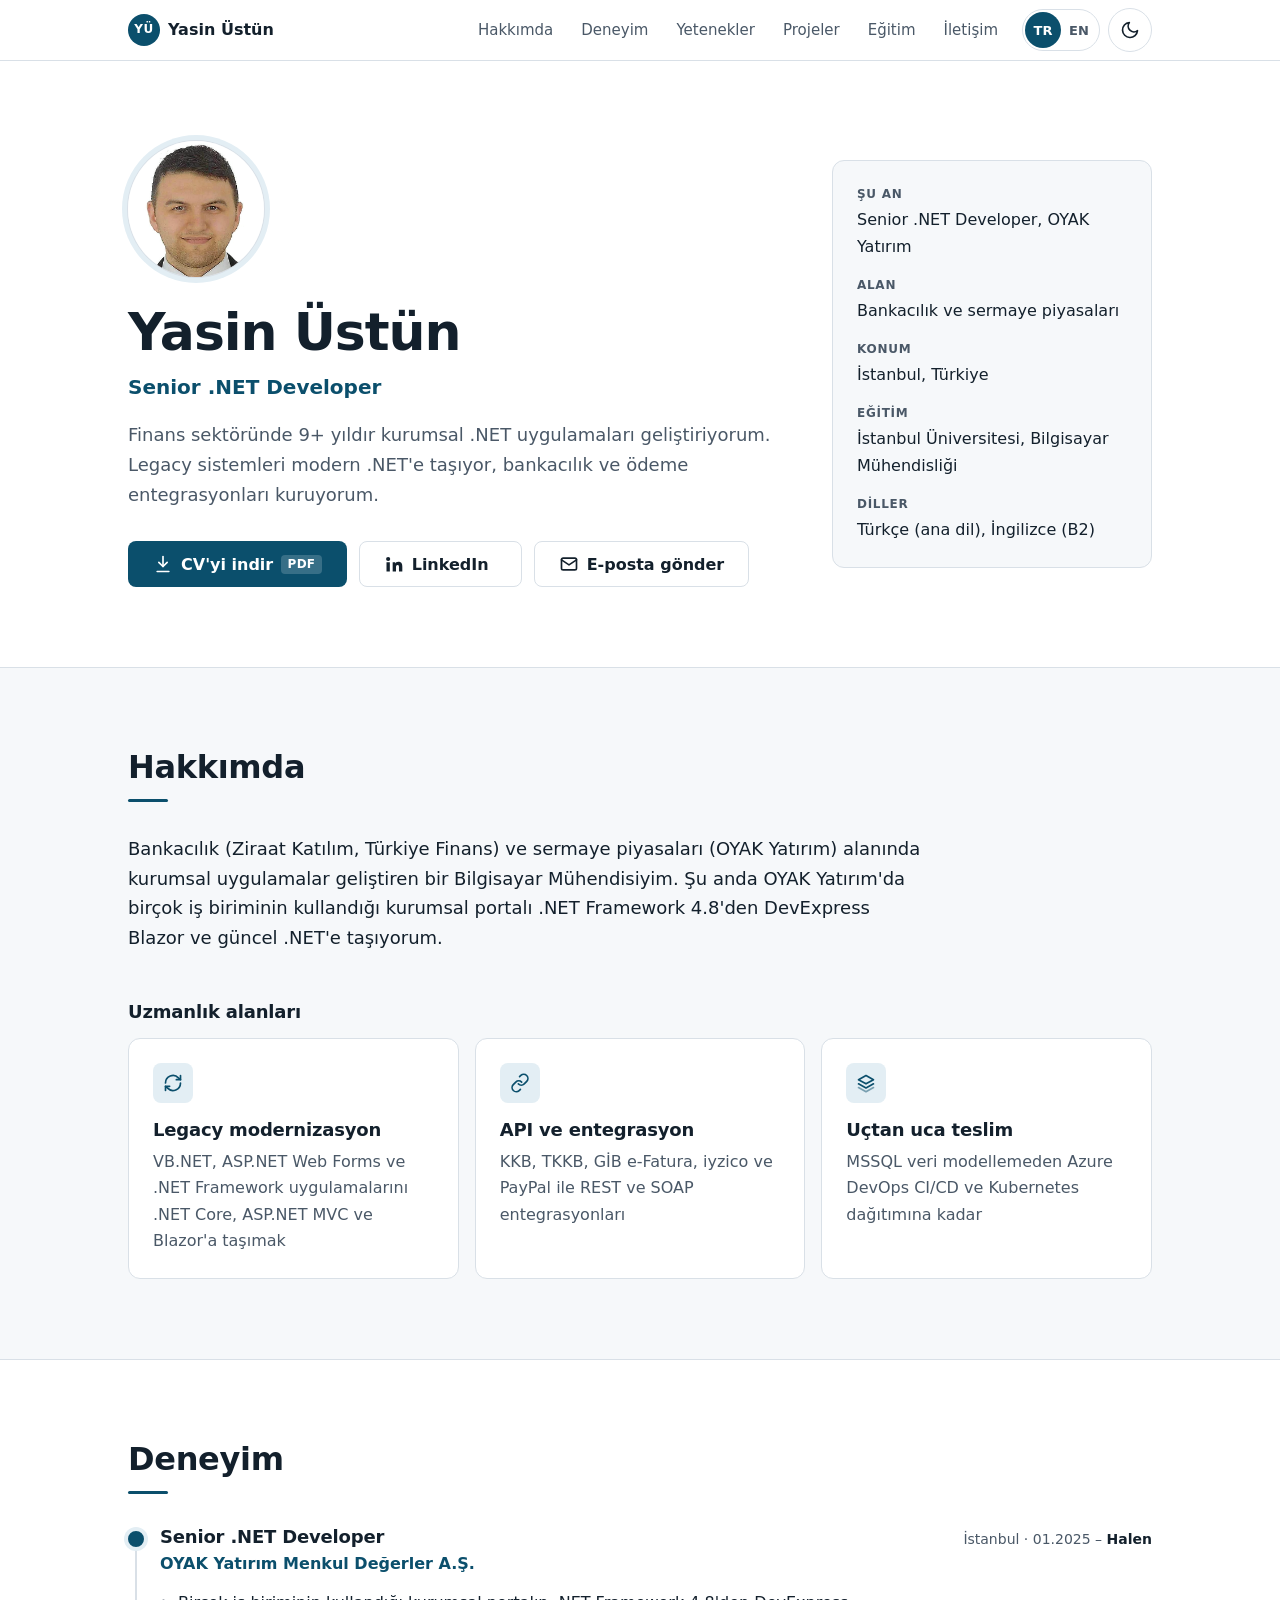
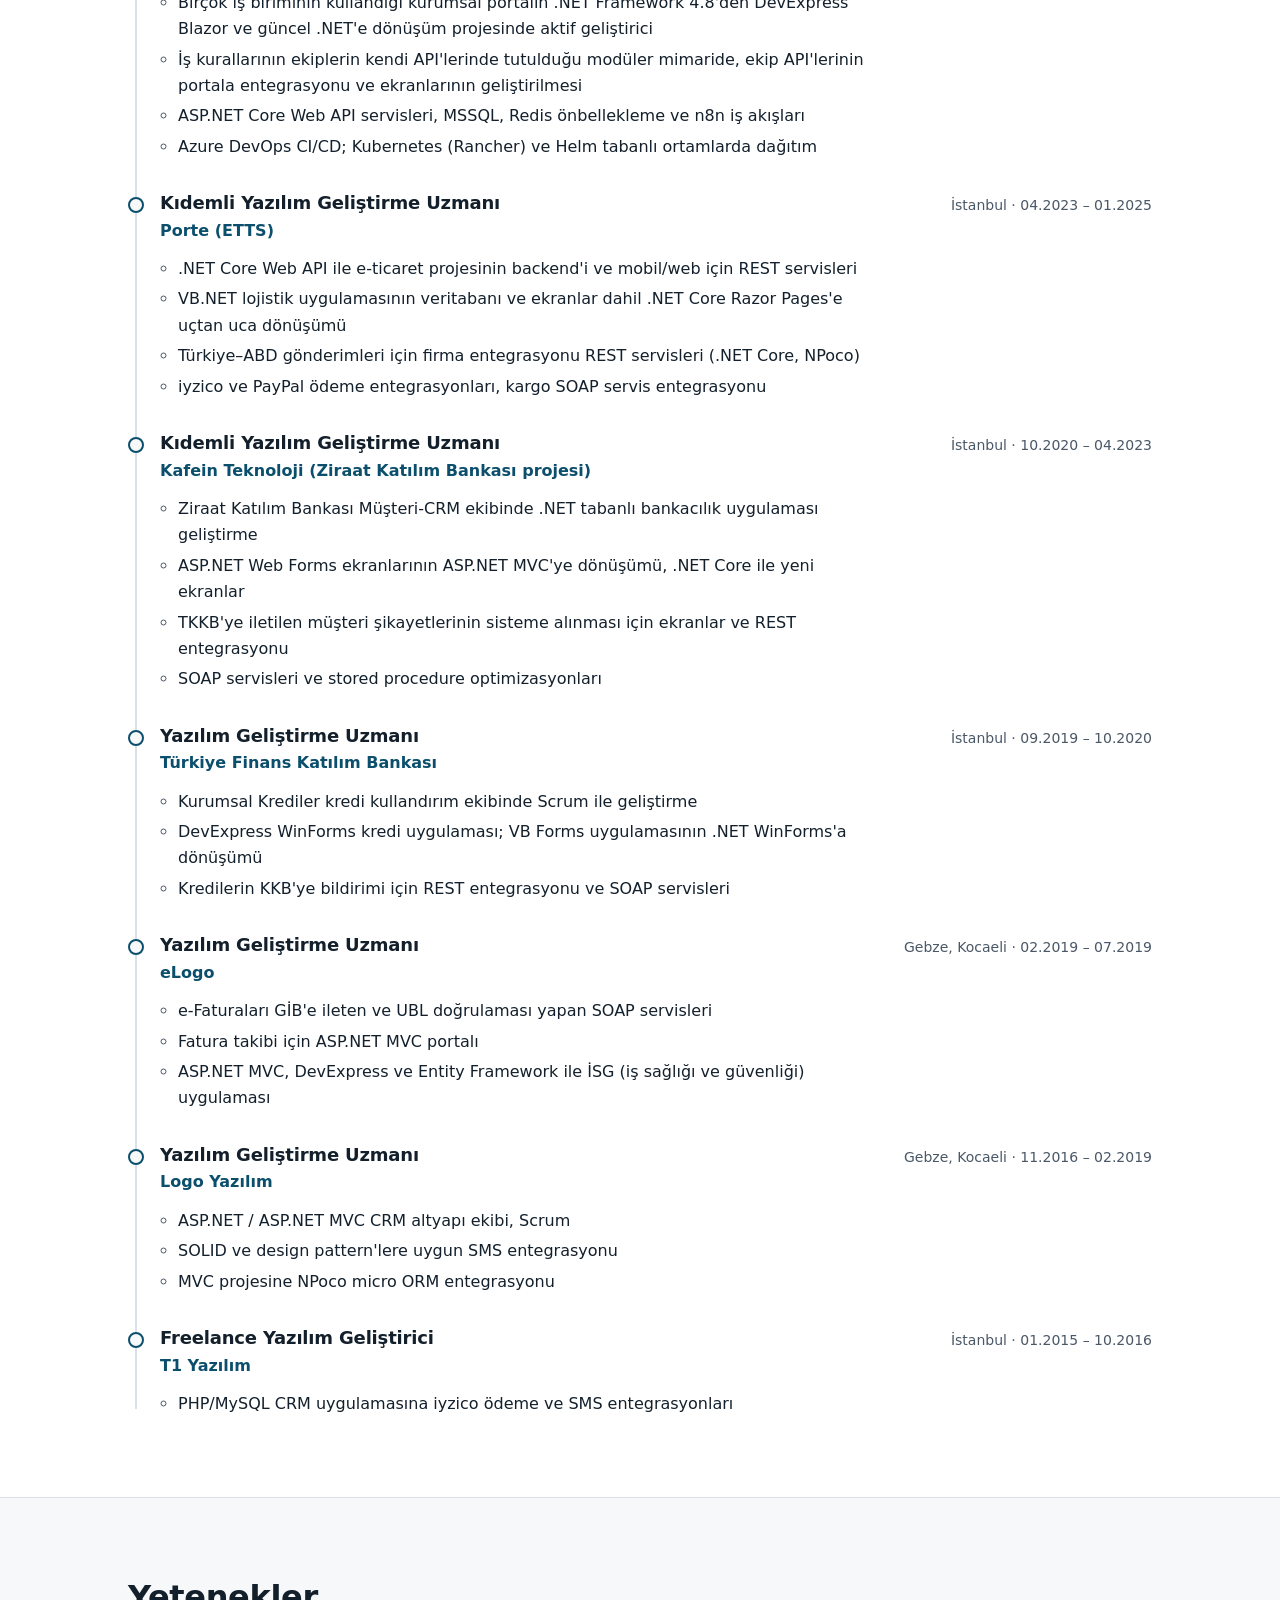
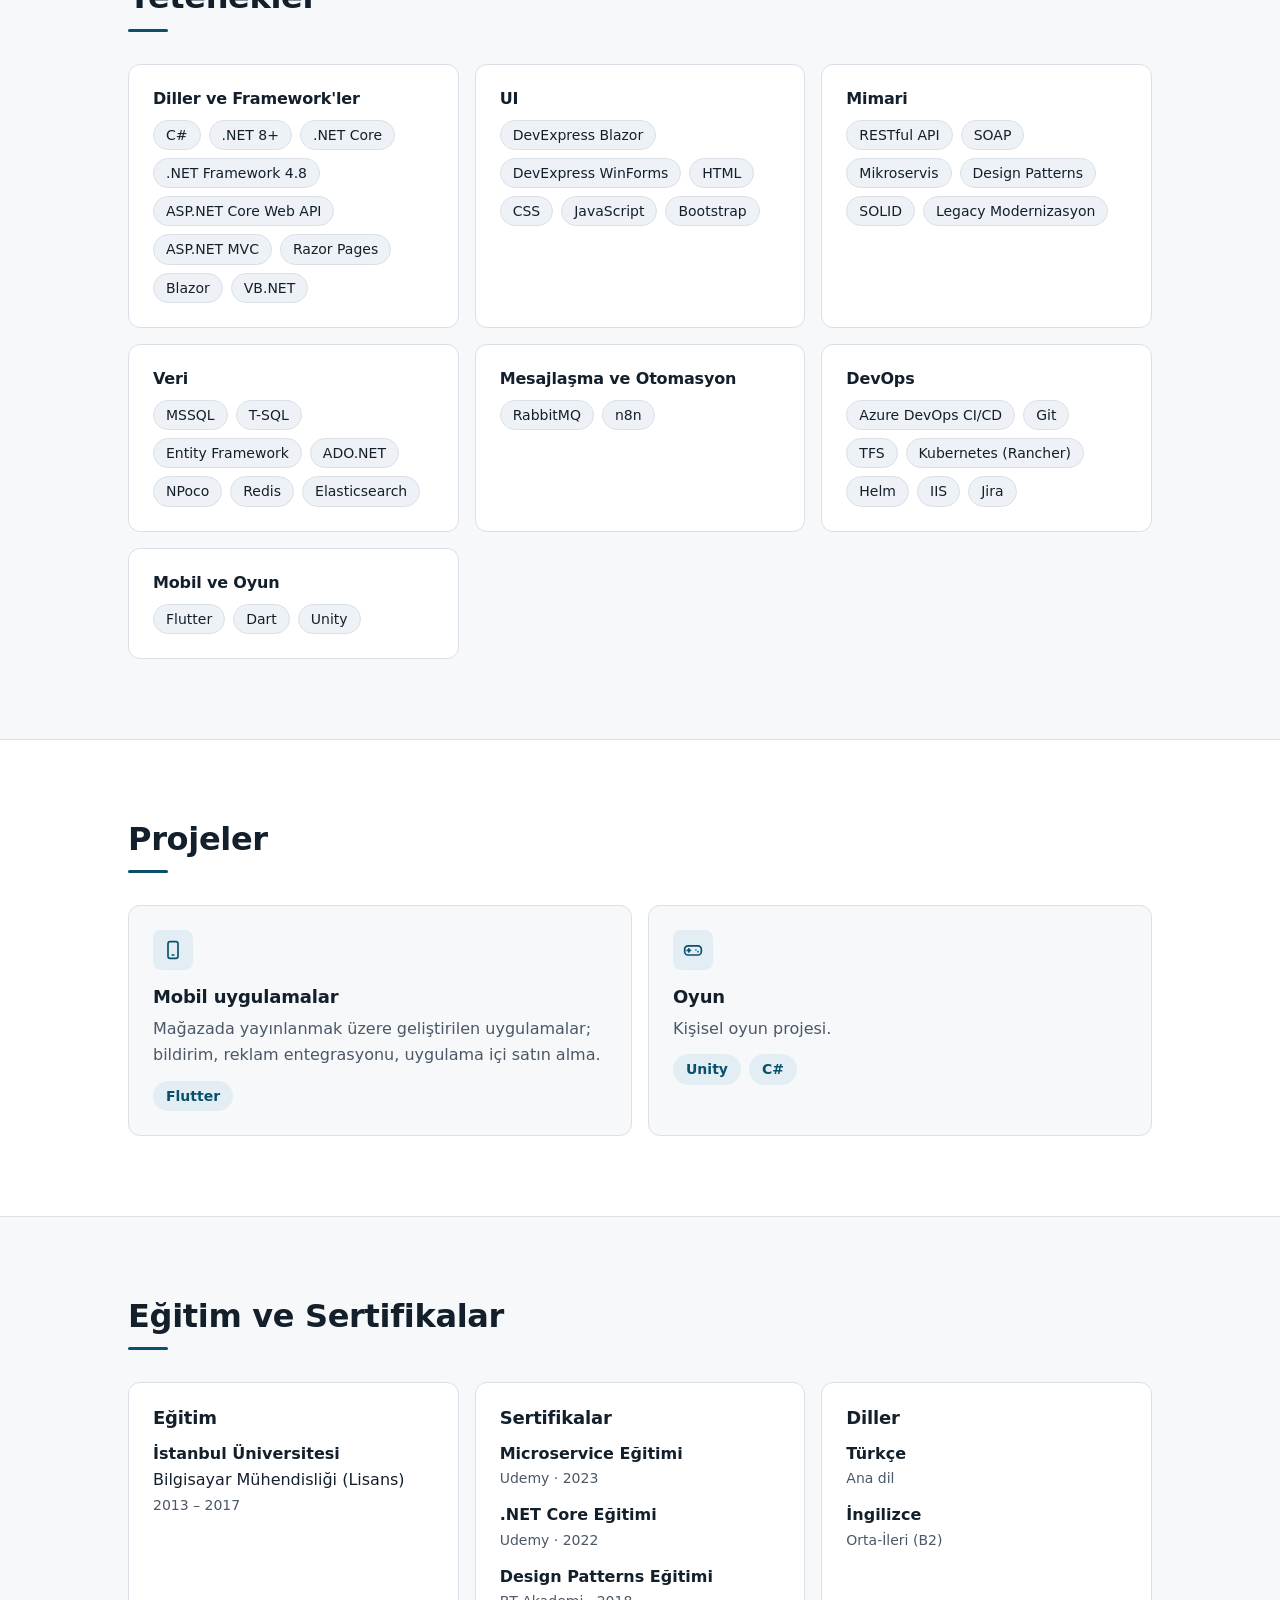
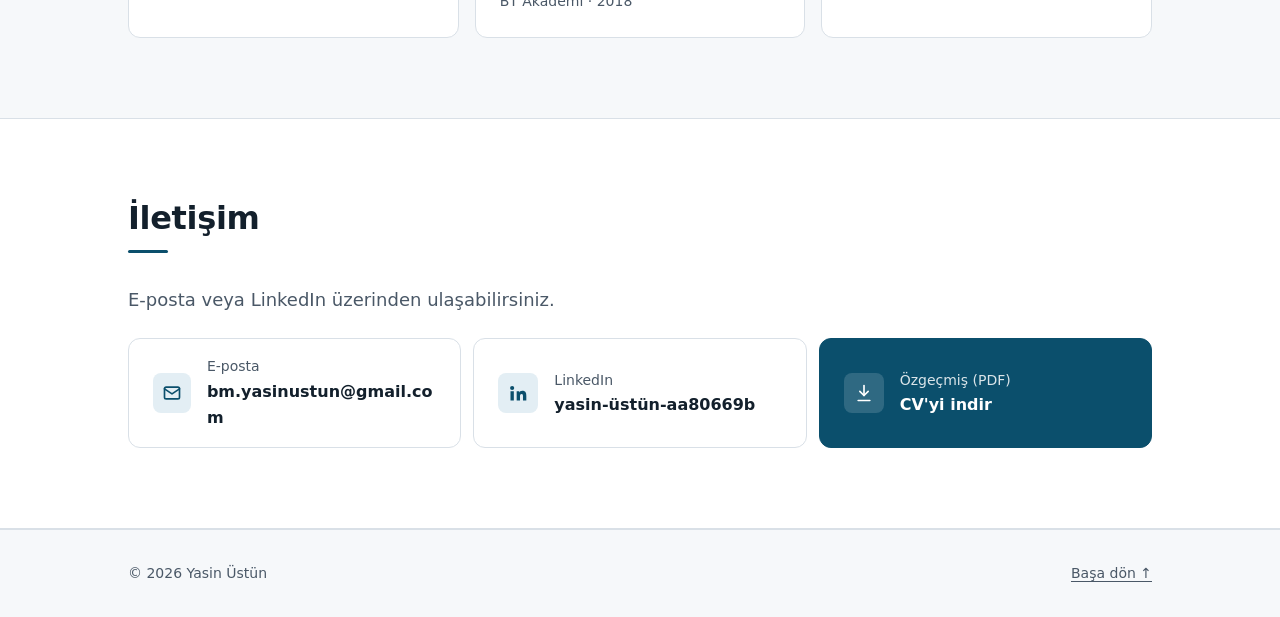
==== commit df9d205b: "CV güncellemesi: eLogo ve Logo konumu, eLogo İSG projesi - eLogo ve Logo Yazılım konumu: İstanbul ->" ====
--- a/index.html
+++ b/index.html
@@ -246,11 +246,12 @@
               <div class="job-head">
                 <h3 class="job-title">Yazılım Geliştirme Uzmanı</h3>
                 <p class="job-company">eLogo</p>
-                <p class="job-meta">İstanbul · <time datetime="2019-02">02.2019</time> – <time datetime="2019-07">07.2019</time></p>
+                <p class="job-meta">Gebze, Kocaeli · <time datetime="2019-02">02.2019</time> – <time datetime="2019-07">07.2019</time></p>
               </div>
               <ul class="job-points">
                 <li>e-Faturaları GİB'e ileten ve UBL doğrulaması yapan SOAP servisleri</li>
                 <li>Fatura takibi için ASP.NET MVC portalı</li>
+                <li>ASP.NET MVC, DevExpress ve Entity Framework ile İSG (iş sağlığı ve güvenliği) uygulaması</li>
               </ul>
             </article>
           </li>
@@ -259,7 +260,7 @@
               <div class="job-head">
                 <h3 class="job-title">Yazılım Geliştirme Uzmanı</h3>
                 <p class="job-company">Logo Yazılım</p>
-                <p class="job-meta">İstanbul · <time datetime="2016-11">11.2016</time> – <time datetime="2019-02">02.2019</time></p>
+                <p class="job-meta">Gebze, Kocaeli · <time datetime="2016-11">11.2016</time> – <time datetime="2019-02">02.2019</time></p>
               </div>
               <ul class="job-points">
                 <li>ASP.NET / ASP.NET MVC CRM altyapı ekibi, Scrum</li>
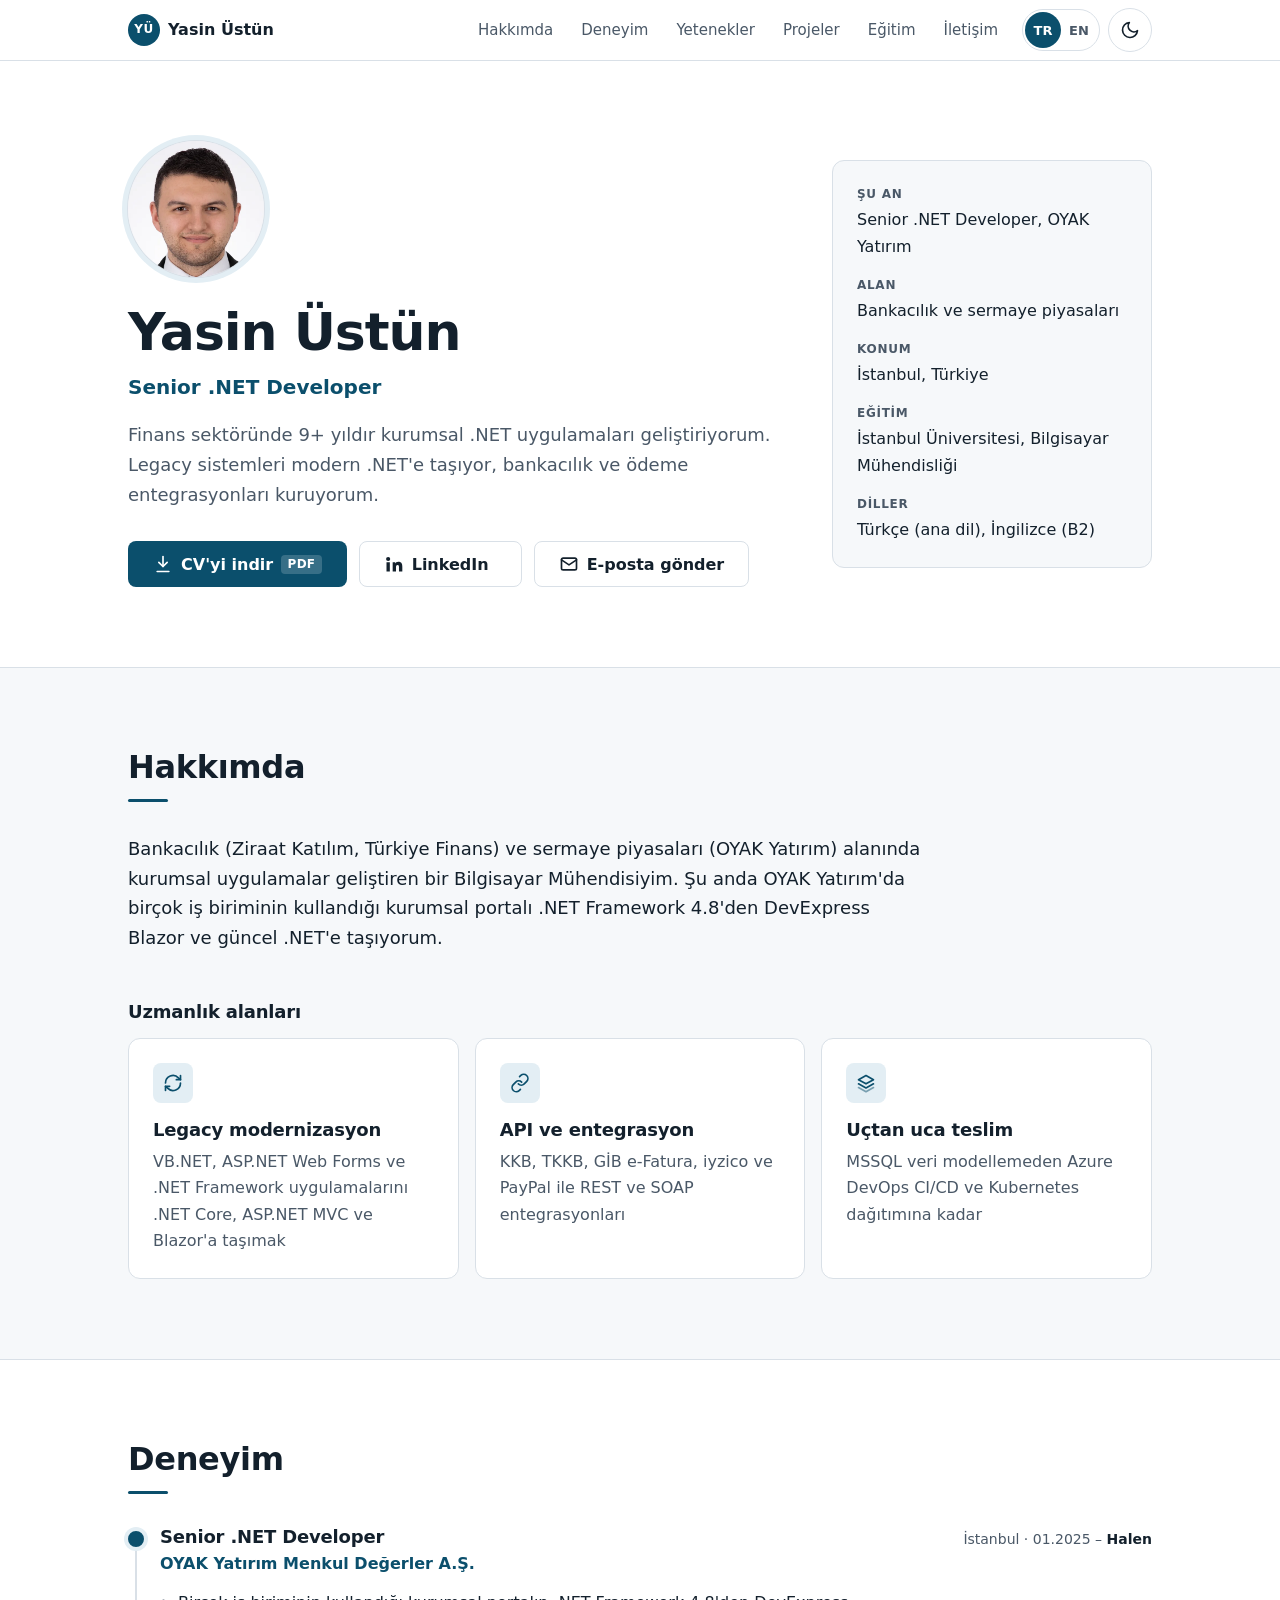
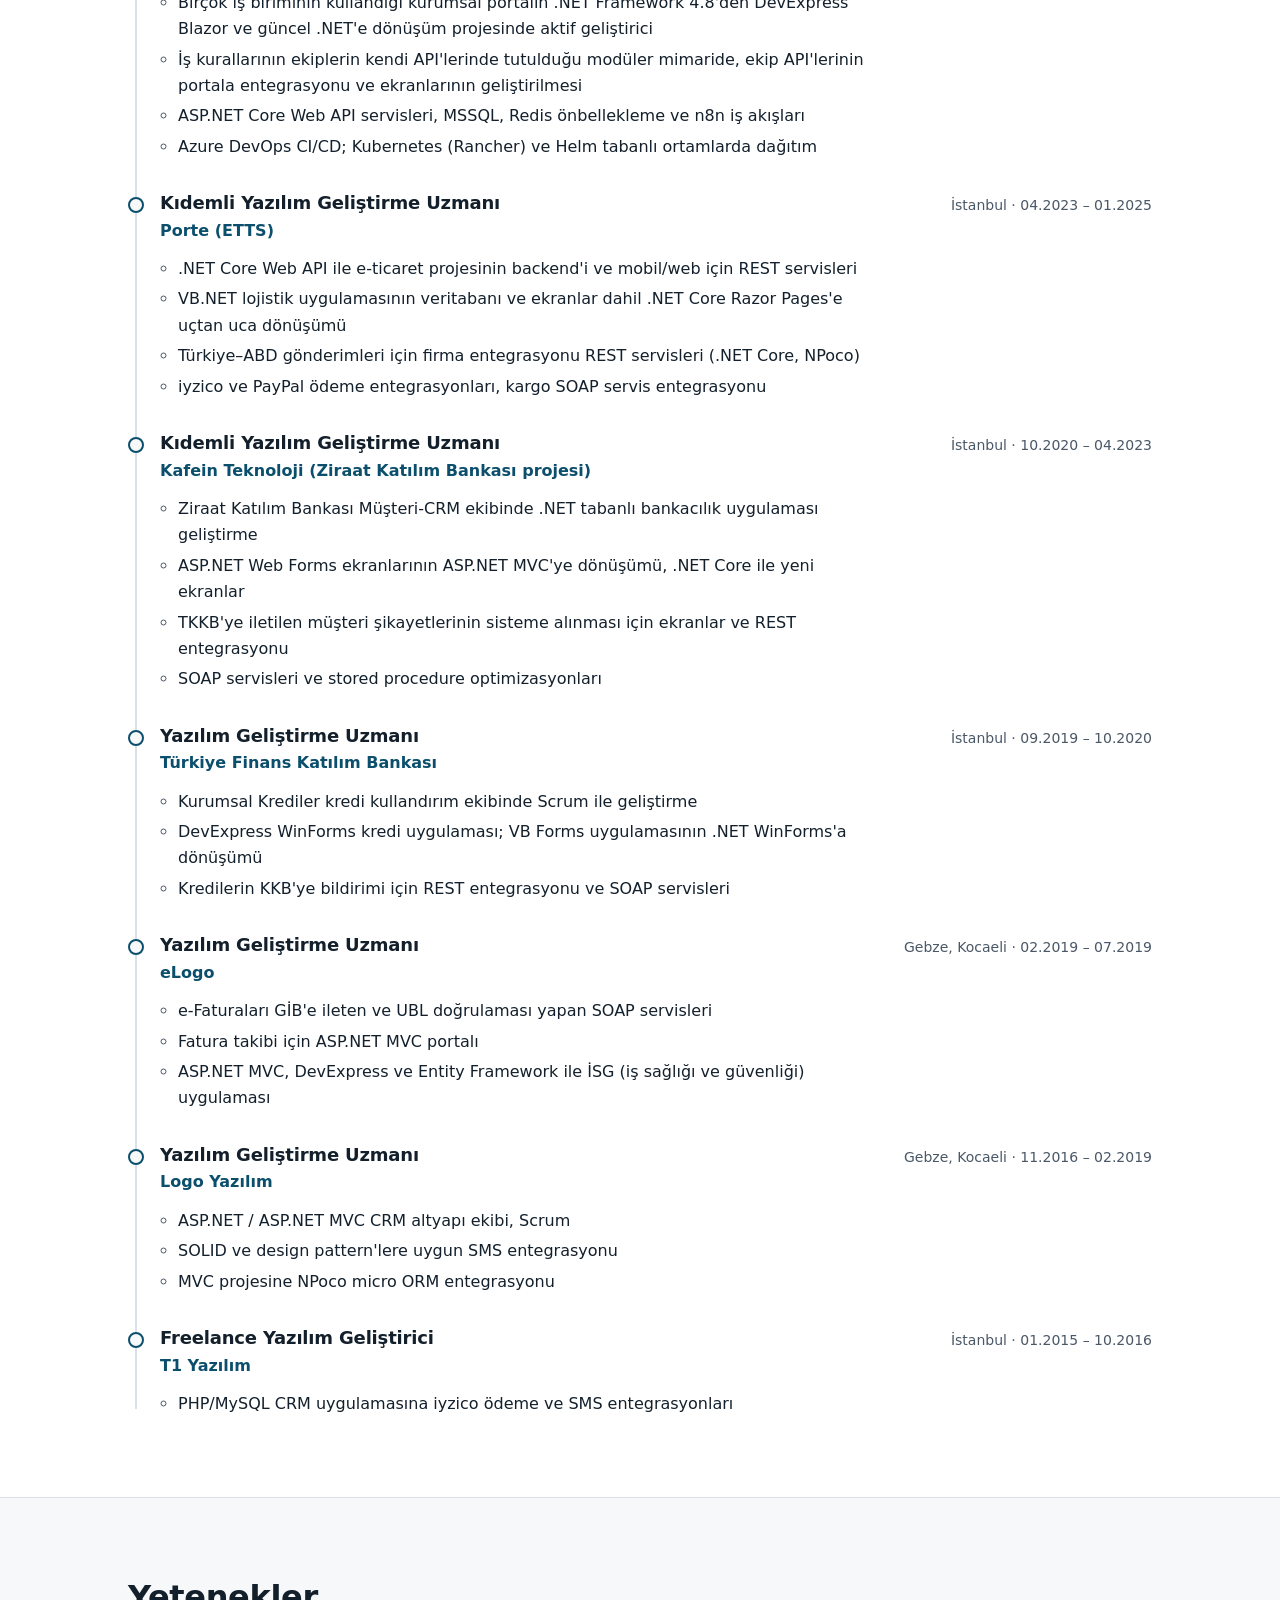
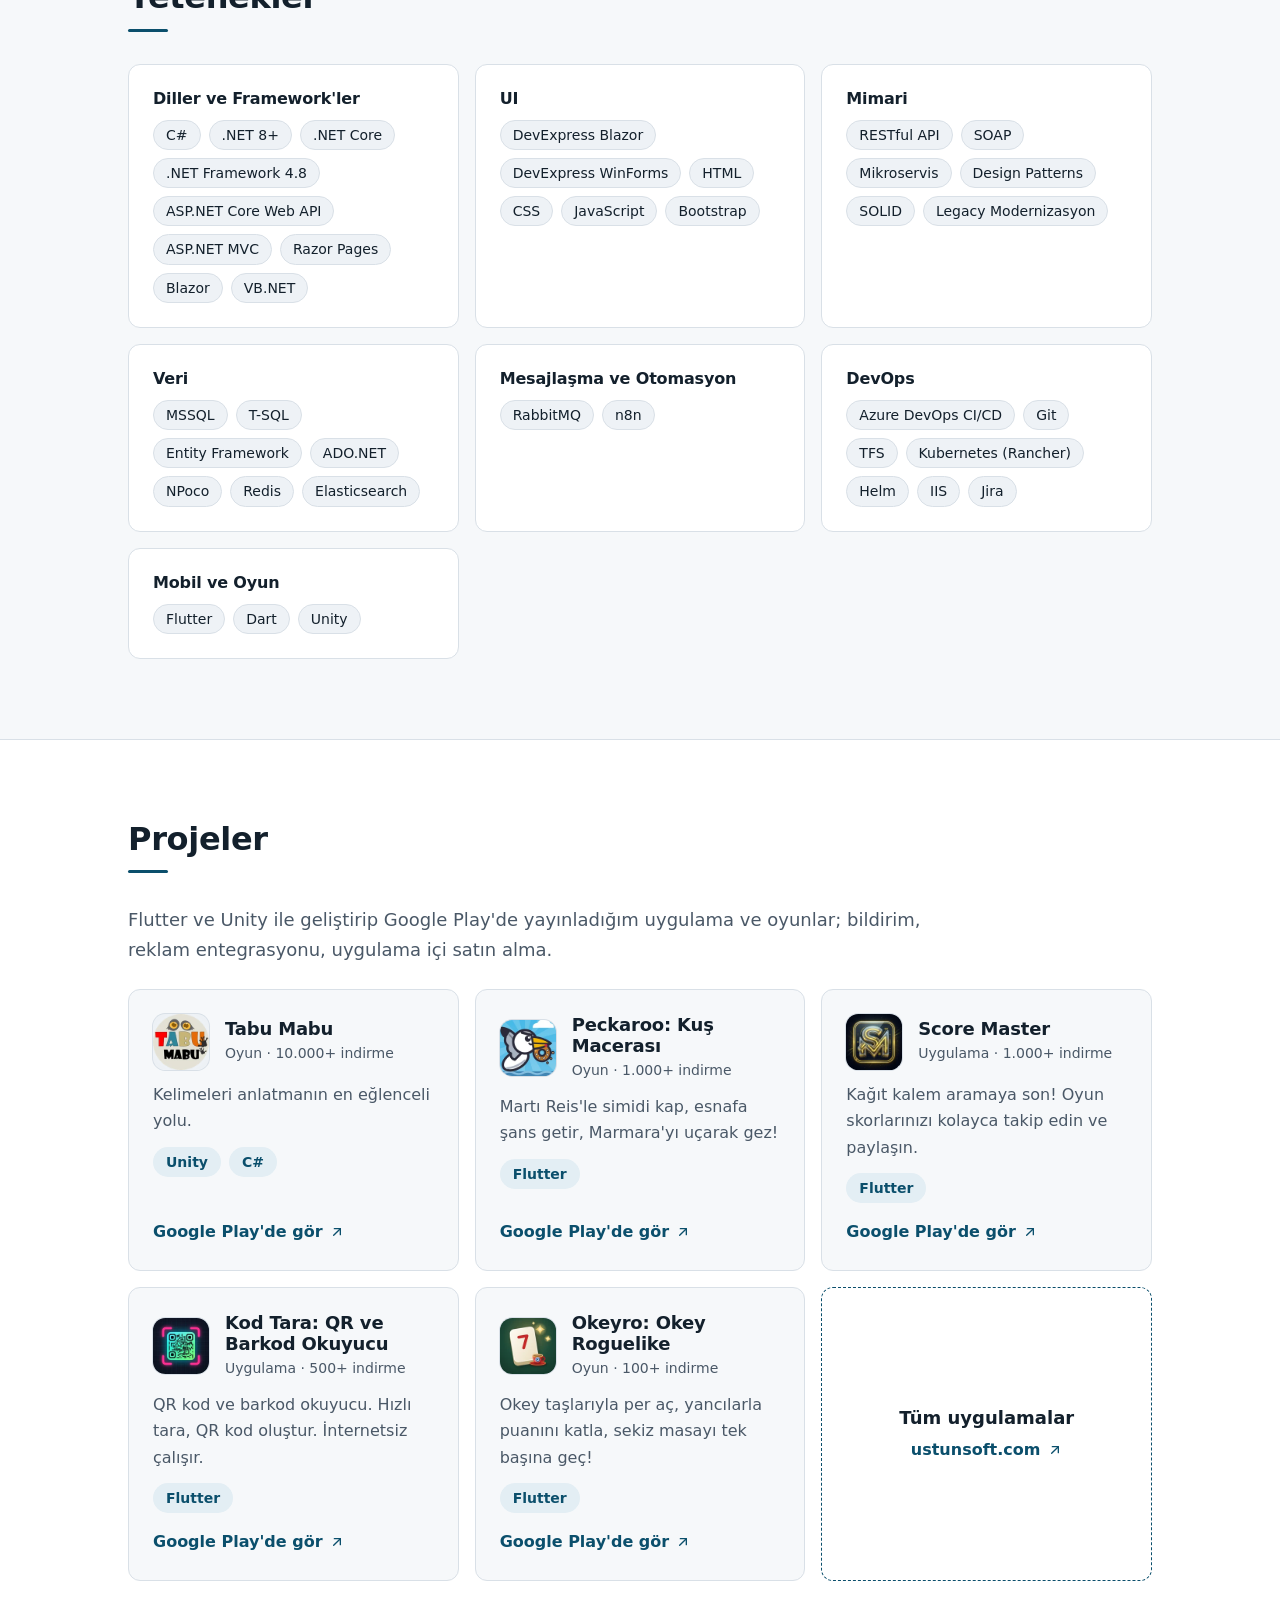
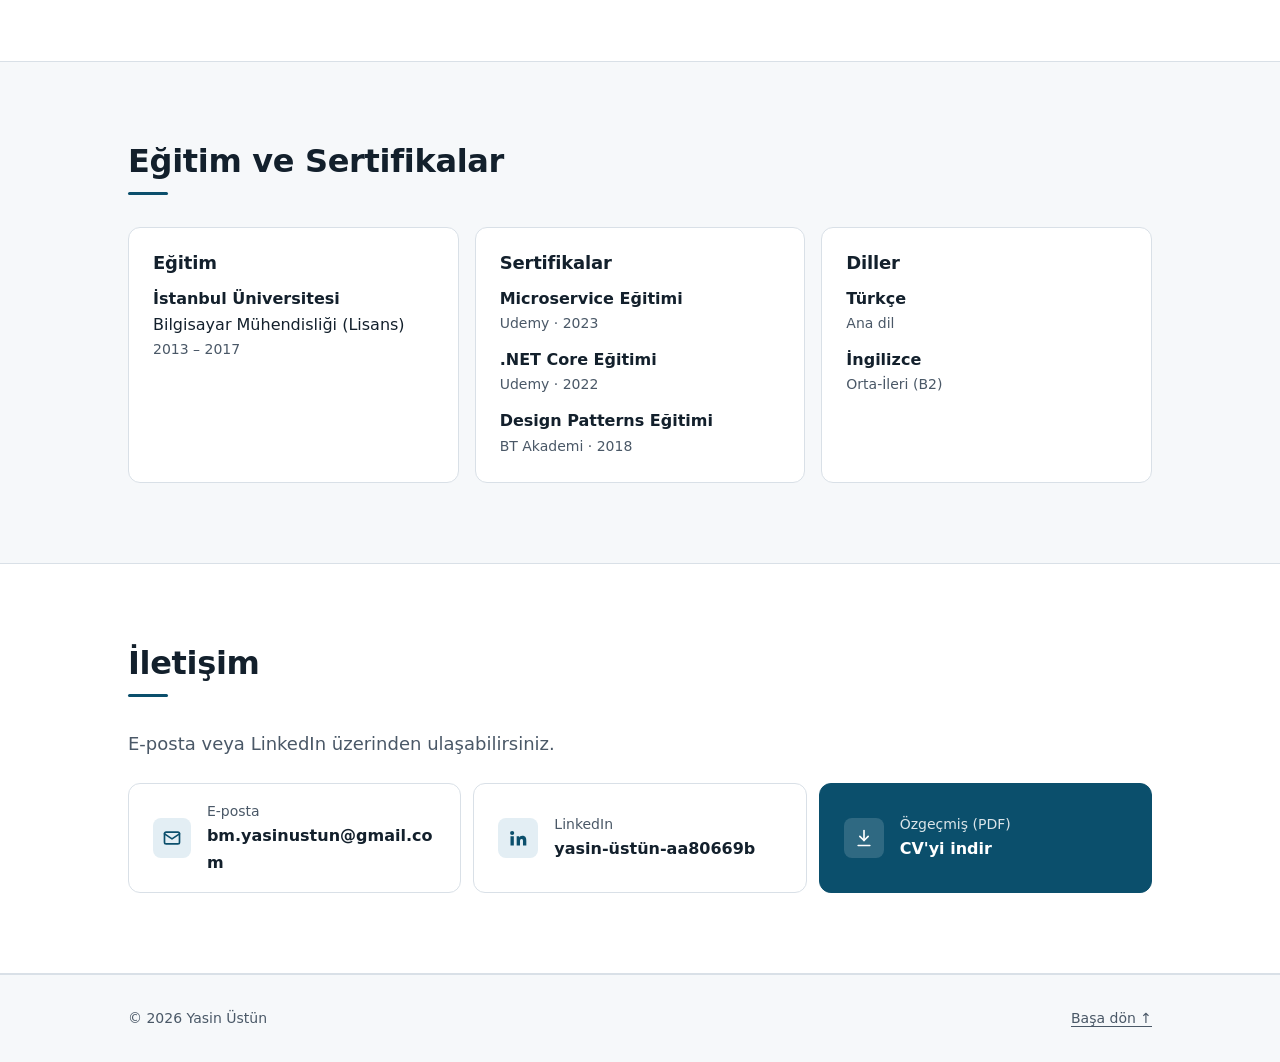
==== commit e745edb8: "Projeler: Google Play'deki 5 uygulama/oyun kart olarak eklendi - Tabu Mabu (Unity, C#), Peckaroo, Sc" ====
--- a/index.html
+++ b/index.html
@@ -340,18 +340,74 @@
     <section class="section section--alt" id="projeler" aria-labelledby="projeler-baslik">
       <div class="container">
         <h2 class="section-title" id="projeler-baslik">Projeler</h2>
-        <ul class="cards cards-2">
-          <li class="card">
-            <span class="card-icon" aria-hidden="true"><svg width="20" height="20" viewBox="0 0 24 24" fill="none" stroke="currentColor" stroke-width="2" stroke-linecap="round" stroke-linejoin="round" focusable="false"><rect x="6" y="2" width="12" height="20" rx="2.5"/><path d="M11 18h2"/></svg></span>
-            <h3>Mobil uygulamalar</h3>
-            <p>Mağazada yayınlanmak üzere geliştirilen uygulamalar; bildirim, reklam entegrasyonu, uygulama içi satın alma.</p>
+        <p class="section-lead">Flutter ve Unity ile geliştirip Google Play'de yayınladığım uygulama ve oyunlar; bildirim, reklam entegrasyonu, uygulama içi satın alma.</p>
+        <ul class="cards cards-2 cards-3">
+          <li class="card app-card">
+            <div class="app-head">
+              <img class="app-icon" src="assets/img/apps/tabu-mabu.webp" width="144" height="144" alt="" loading="lazy" decoding="async">
+              <div>
+                <h3>Tabu Mabu</h3>
+                <p class="app-meta">Oyun · 10.000+ indirme</p>
+              </div>
+            </div>
+            <p>Kelimeleri anlatmanın en eğlenceli yolu.</p>
+            <ul class="chips chips-accent"><li>Unity</li><li>C#</li></ul>
+            <a class="app-link" href="https://play.google.com/store/apps/details?id=com.ustunsoft.tabumabu" target="_blank" rel="noopener">Google Play'de gör<span class="sr-only">: Tabu Mabu (yeni sekmede açılır)</span><svg width="16" height="16" viewBox="0 0 24 24" fill="none" stroke="currentColor" stroke-width="2" stroke-linecap="round" stroke-linejoin="round" aria-hidden="true" focusable="false"><path d="M7 17 17 7"/><path d="M8 7h9v9"/></svg></a>
+          </li>
+          <li class="card app-card">
+            <div class="app-head">
+              <img class="app-icon" src="assets/img/apps/peckaroo.webp" width="144" height="144" alt="" loading="lazy" decoding="async">
+              <div>
+                <h3>Peckaroo: Kuş Macerası</h3>
+                <p class="app-meta">Oyun · 1.000+ indirme</p>
+              </div>
+            </div>
+            <p>Martı Reis'le simidi kap, esnafa şans getir, Marmara'yı uçarak gez!</p>
             <ul class="chips chips-accent"><li>Flutter</li></ul>
-          </li>
-          <li class="card">
-            <span class="card-icon" aria-hidden="true"><svg width="20" height="20" viewBox="0 0 24 24" fill="none" stroke="currentColor" stroke-width="2" stroke-linecap="round" stroke-linejoin="round" focusable="false"><rect x="2" y="7" width="20" height="11" rx="4"/><path d="M7 10.5v4M5 12.5h4"/><path d="M15.5 12h.01M18 14h.01"/></svg></span>
-            <h3>Oyun</h3>
-            <p>Kişisel oyun projesi.</p>
-            <ul class="chips chips-accent"><li>Unity</li><li>C#</li></ul>
+            <a class="app-link" href="https://play.google.com/store/apps/details?id=com.ustunsoft.peckaroo" target="_blank" rel="noopener">Google Play'de gör<span class="sr-only">: Peckaroo (yeni sekmede açılır)</span><svg width="16" height="16" viewBox="0 0 24 24" fill="none" stroke="currentColor" stroke-width="2" stroke-linecap="round" stroke-linejoin="round" aria-hidden="true" focusable="false"><path d="M7 17 17 7"/><path d="M8 7h9v9"/></svg></a>
+          </li>
+          <li class="card app-card">
+            <div class="app-head">
+              <img class="app-icon" src="assets/img/apps/score-master.webp" width="144" height="144" alt="" loading="lazy" decoding="async">
+              <div>
+                <h3>Score Master</h3>
+                <p class="app-meta">Uygulama · 1.000+ indirme</p>
+              </div>
+            </div>
+            <p>Kağıt kalem aramaya son! Oyun skorlarınızı kolayca takip edin ve paylaşın.</p>
+            <ul class="chips chips-accent"><li>Flutter</li></ul>
+            <a class="app-link" href="https://play.google.com/store/apps/details?id=com.ustunsoft.scoremaster" target="_blank" rel="noopener">Google Play'de gör<span class="sr-only">: Score Master (yeni sekmede açılır)</span><svg width="16" height="16" viewBox="0 0 24 24" fill="none" stroke="currentColor" stroke-width="2" stroke-linecap="round" stroke-linejoin="round" aria-hidden="true" focusable="false"><path d="M7 17 17 7"/><path d="M8 7h9v9"/></svg></a>
+          </li>
+          <li class="card app-card">
+            <div class="app-head">
+              <img class="app-icon" src="assets/img/apps/scancode.webp" width="144" height="144" alt="" loading="lazy" decoding="async">
+              <div>
+                <h3>Kod Tara: QR ve Barkod Okuyucu</h3>
+                <p class="app-meta">Uygulama · 500+ indirme</p>
+              </div>
+            </div>
+            <p>QR kod ve barkod okuyucu. Hızlı tara, QR kod oluştur. İnternetsiz çalışır.</p>
+            <ul class="chips chips-accent"><li>Flutter</li></ul>
+            <a class="app-link" href="https://play.google.com/store/apps/details?id=com.ustunsoft.scancode" target="_blank" rel="noopener">Google Play'de gör<span class="sr-only">: Kod Tara (yeni sekmede açılır)</span><svg width="16" height="16" viewBox="0 0 24 24" fill="none" stroke="currentColor" stroke-width="2" stroke-linecap="round" stroke-linejoin="round" aria-hidden="true" focusable="false"><path d="M7 17 17 7"/><path d="M8 7h9v9"/></svg></a>
+          </li>
+          <li class="card app-card">
+            <div class="app-head">
+              <img class="app-icon" src="assets/img/apps/okeyro.webp" width="144" height="144" alt="" loading="lazy" decoding="async">
+              <div>
+                <h3>Okeyro: Okey Roguelike</h3>
+                <p class="app-meta">Oyun · 100+ indirme</p>
+              </div>
+            </div>
+            <p>Okey taşlarıyla per aç, yancılarla puanını katla, sekiz masayı tek başına geç!</p>
+            <ul class="chips chips-accent"><li>Flutter</li></ul>
+            <a class="app-link" href="https://play.google.com/store/apps/details?id=com.ustunsoft.okeyro" target="_blank" rel="noopener">Google Play'de gör<span class="sr-only">: Okeyro (yeni sekmede açılır)</span><svg width="16" height="16" viewBox="0 0 24 24" fill="none" stroke="currentColor" stroke-width="2" stroke-linecap="round" stroke-linejoin="round" aria-hidden="true" focusable="false"><path d="M7 17 17 7"/><path d="M8 7h9v9"/></svg></a>
+          </li>
+          <li class="card app-card app-card--more">
+            <a class="app-more-link" href="https://ustunsoft.com/tr/apps/" target="_blank" rel="noopener">
+              <span class="app-more-title">Tüm uygulamalar</span>
+              <span class="app-more-sub">ustunsoft.com <svg width="16" height="16" viewBox="0 0 24 24" fill="none" stroke="currentColor" stroke-width="2" stroke-linecap="round" stroke-linejoin="round" aria-hidden="true" focusable="false"><path d="M7 17 17 7"/><path d="M8 7h9v9"/></svg></span>
+              <span class="sr-only"> (yeni sekmede açılır)</span>
+            </a>
           </li>
         </ul>
       </div>
--- a/css/style.css
+++ b/css/style.css
@@ -656,6 +656,91 @@
   color: var(--accent);
 }
 
+/* Proje kartları (yayınlanmış uygulamalar) */
+.app-card {
+  display: flex;
+  flex-direction: column;
+}
+
+.app-head {
+  display: flex;
+  align-items: center;
+  gap: var(--space-4);
+  margin-bottom: var(--space-1);
+}
+
+.app-icon {
+  flex-shrink: 0;
+  width: 3.5rem;
+  height: 3.5rem;
+  border-radius: 22%;
+  background: var(--surface-2);
+  box-shadow: 0 0 0 1px var(--border);
+}
+
+.card .app-meta {
+  margin-top: 0.125rem;
+  font-size: var(--fs-sm);
+}
+
+.app-link {
+  display: inline-flex;
+  align-items: center;
+  gap: 0.375rem;
+  align-self: flex-start;
+  margin-top: auto;
+  padding-top: var(--space-4);
+  font-weight: 600;
+  text-decoration: none;
+}
+
+.app-link:hover {
+  text-decoration: underline;
+}
+
+.app-card--more {
+  padding: 0;
+  border-style: dashed;
+  border-color: var(--accent);
+  background: transparent;
+}
+
+.section--alt .app-card--more {
+  background: transparent;
+}
+
+.app-more-link {
+  display: flex;
+  flex-direction: column;
+  align-items: center;
+  justify-content: center;
+  gap: var(--space-1);
+  flex: 1 1 auto;
+  min-height: 7rem;
+  padding: var(--space-5);
+  border-radius: inherit;
+  text-align: center;
+  text-decoration: none;
+  transition: background-color var(--transition);
+}
+
+.app-more-link:hover {
+  background: var(--accent-soft);
+}
+
+.app-more-title {
+  color: var(--text);
+  font-size: var(--fs-md);
+  font-weight: 700;
+}
+
+.app-more-sub {
+  display: inline-flex;
+  align-items: center;
+  gap: 0.375rem;
+  font-weight: 600;
+}
+
 @media (min-width: 40em) {
   .cards-2 {
     grid-template-columns: repeat(2, minmax(0, 1fr));
@@ -842,6 +927,7 @@
 }
 
 /* 12) İletişim ------------------------------------------------------------ */
+.section-lead,
 .contact-lead {
   max-width: var(--measure);
   margin-bottom: var(--space-5);
